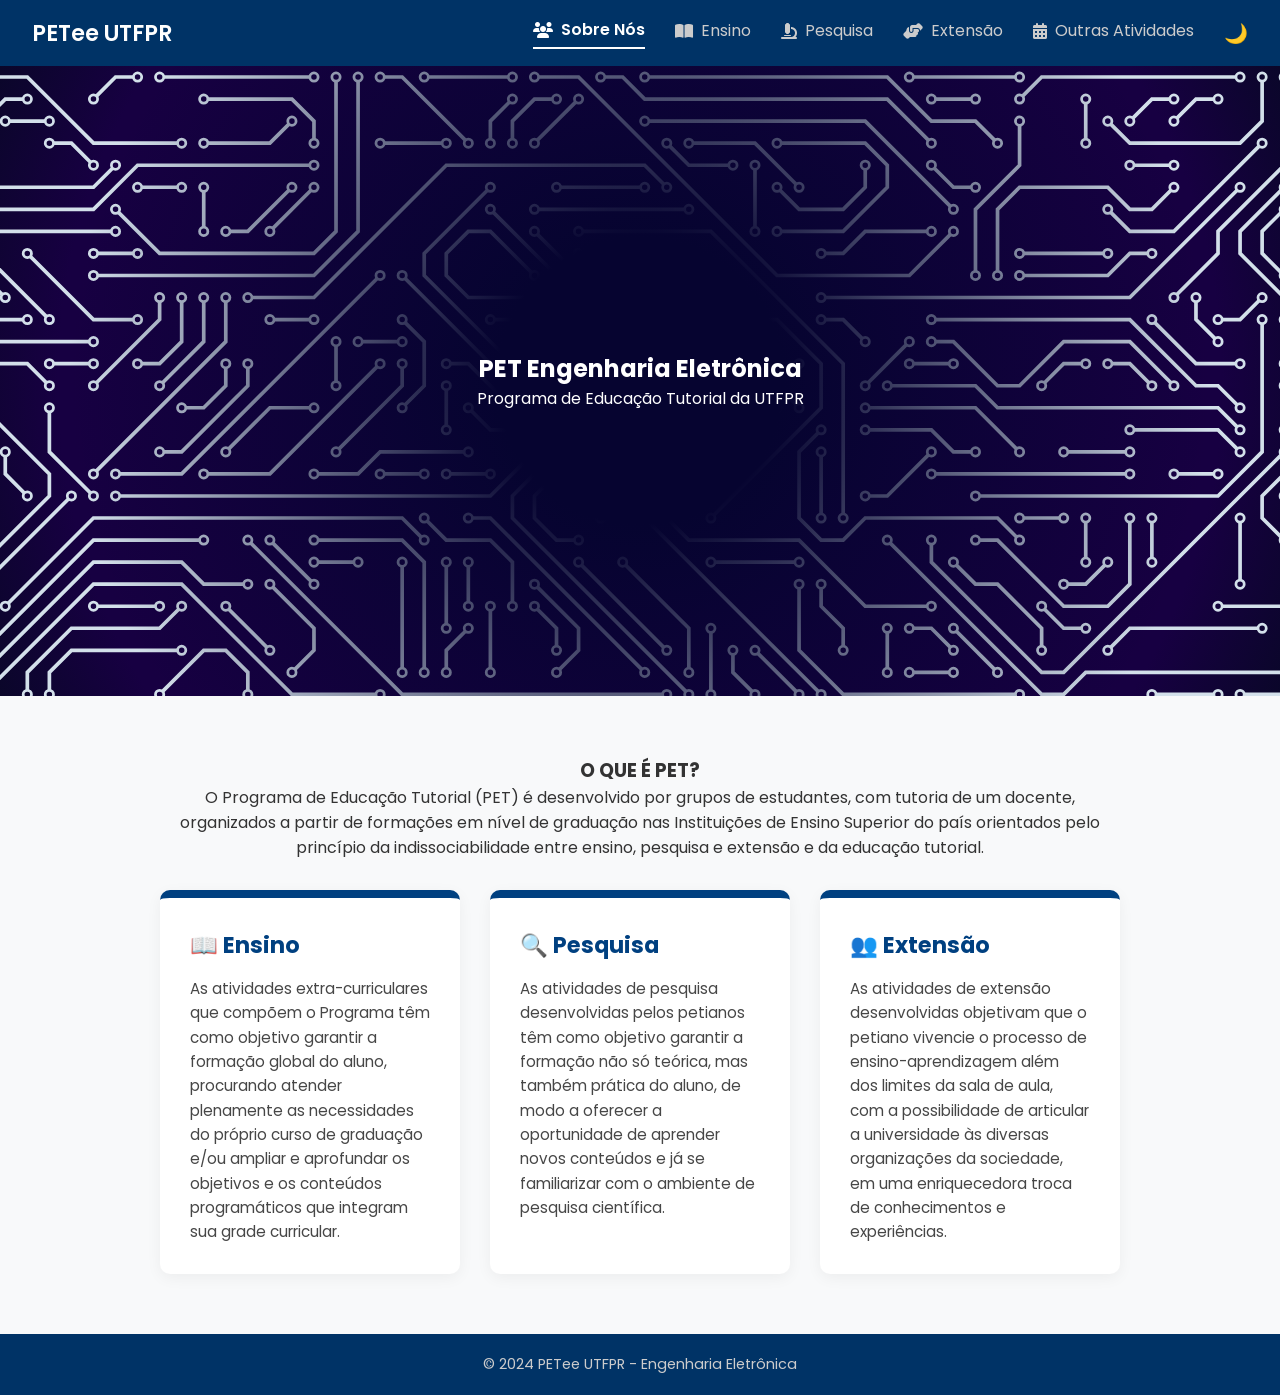
==== index.html @ d722d003 "Update index.html" ====
<!DOCTYPE html>
<html lang="pt-BR">
<head>
  <meta charset="UTF-8">
  <meta name="viewport" content="width=device-width, initial-scale=1.0">
  <title>PETee UTFPR - Engenharia Eletrônica</title>
  <link href="https://fonts.googleapis.com/css2?family=Poppins:wght@300;400;600&display=swap" rel="stylesheet">
  <link rel="stylesheet" href="style.css">
  <link rel="stylesheet" href="https://cdnjs.cloudflare.com/ajax/libs/font-awesome/6.4.0/css/all.min.css">
  <link rel="icon" type="image/png" href="img/icone_petee.png">
</head>
<body>
  
  <header>
    
    <a href="index.html" class="logo">PETee UTFPR</a>
    
    <nav>  
      <div class="nav-menu"> <button class="nav-btn active" data-tab="sobre">
            <i class="fas fa-users"></i> Sobre Nós
          </button>
      
          <button class="nav-btn" data-tab="ensino">
            <i class="fas fa-book-open"></i> Ensino
          </button>
          
          <button class="nav-btn" data-tab="pesquisa">
            <i class="fas fa-microscope"></i> Pesquisa
          </button>
          
          <button class="nav-btn" data-tab="extensao">
            <i class="fas fa-hands-helping"></i> Extensão
          </button>
          
          <button class="nav-btn" data-tab="outras">
            <i class="fas fa-calendar-alt"></i> Outras Atividades
          </button>
    
          <button id="theme-toggle" style="margin-left: 15px;">🌙</button> 
      </div>
    </nav>
    
  </header>

  <main>
    
    <section id="sobre" class="tab-content active-tab">
      
      <div class="hero">
        <div class="hero-content">
          <h1>PET Engenharia Eletrônica</h1>
          <p>Programa de Educação Tutorial da UTFPR</p>
        </div>
      </div>
      
      <div class="content-wrapper">
        <h3>O QUE É PET?</h3>
        <p class="description-text">
          O Programa de Educação Tutorial (PET) é desenvolvido por grupos de estudantes, com tutoria de um docente, organizados a partir de formações em nível de graduação nas Instituições de Ensino Superior do país orientados pelo princípio da indissociabilidade entre ensino, pesquisa e extensão e da educação tutorial.
        </p>

        <div class="card-container">
          <div class="card">
            <h4>📖 Ensino</h4>
            <p>As atividades extra-curriculares que compõem o Programa têm como objetivo garantir a formação global do aluno, procurando atender plenamente as necessidades do próprio curso de graduação e/ou ampliar e aprofundar os objetivos e os conteúdos programáticos que integram sua grade curricular.</p>
          </div>
          <div class="card">
            <h4>🔍 Pesquisa</h4>
            <p>As atividades de pesquisa desenvolvidas pelos petianos têm como objetivo garantir a formação não só teórica, mas também prática do aluno, de modo a oferecer a oportunidade de aprender novos conteúdos e já se familiarizar com o ambiente de pesquisa científica.</p>
          </div>
          <div class="card">
            <h4>👥 Extensão</h4>
            <p>As atividades de extensão desenvolvidas objetivam que o petiano vivencie o processo de ensino-aprendizagem além dos limites da sala de aula, com a possibilidade de articular a universidade às diversas organizações da sociedade, em uma enriquecedora troca de conhecimentos e experiências.</p>
          </div>
        </div>
      </div>
    </section>

    <section id="ensino" class="tab-content">
      <h2>Projetos de Ensino</h2>
      <p style="margin-bottom: 30px;">Confira as atividades desenvolvidas pelo grupo.</p>
    
      <div class="projects-container">
        <a href="projeto-arduino.html" class="project-card">
      
        <div class="project-img-wrapper">
          <img src="img/ensino_01.png" alt="Imagem do Projeto"> 
        </div>
        
        <div class="project-info">
          <h3>OFICINA DE ARDUINO</h3>
          <p class="description">Clique para ver todos os detalhes deste projeto.</p>
          <p class="authors"><strong>AUTORES:</strong> EQUIPE PET</p>
        </div>
        </a>
        
        <div class="project-card">
          <div class="project-img-wrapper">
            <img src="https://via.placeholder.com/300x200" alt="Imagem do Projeto">
          </div>
          <div class="project-info">
            <h3>OFICINA DE ARDUINO</h3>
            <p class="description">
              Curso introdutório de eletrônica e programação para calouros, visando o desenvolvimento de lógica e prática laboratorial.
            </p>
            <p class="authors"><strong>AUTORES:</strong> EQUIPE PET</p>
          </div>
        </div>
    
      </div>
    </section>

    <section id="pesquisa" class="tab-content">
      <h2>Projetos de Pesquisa</h2>
      <p>Conteúdo em breve...</p>
    </section>

    <section id="extensao" class="tab-content">
      <h2>Projetos de Extensão</h2>
      <p>Conteúdo em breve...</p>
    </section>

    <section id="outras" class="tab-content">
      <h2>Outras Atividades</h2>
      <p>Conteúdo em breve...</p>
    </section>

  </main>

  <footer>
    <p>&copy; 2024 PETee UTFPR - Engenharia Eletrônica</p>
  </footer>

  <script src="script.js"></script>
</body>
</html>
---- style.css ----
/* =========================================
   VARIAVEIS E TEMA (Azul PET)
   ========================================= */
:root {
  --primary-color: #004080; /* Azul Escuro Institucional */
  --secondary-color: #0056b3; /* Azul mais claro para hover */
  --bg-color: #f8f9fa;
  --text-color: #333;
  --header-bg: #003366; /* Cabeçalho Azul Escuro */
  --card-bg: white;
}

/* Dark Mode */
.dark-mode {
  --bg-color: #121212;
  --text-color: #e0e0e0;
  --header-bg: #1f1f1f;
  --card-bg: #2c2c2c;
  --primary-color: #4da3ff; /* Azul mais brilhante para o escuro */
}

/* =========================================
   RESET E BASE
   ========================================= */
* {
  margin: 0;
  padding: 0;
  box-sizing: border-box;
}

body {
  font-family: 'Poppins', sans-serif;
  background-color: var(--bg-color);
  color: var(--text-color);
  transition: background 0.3s, color 0.3s;
  display: flex;
  flex-direction: column;
  min-height: 100vh;
}

/* =========================================
   HEADER E NAVEGAÇÃO
   ========================================= */
header {
  background: var(--header-bg);
  color: white;
  padding: 1rem 2rem;
  display: flex;
  justify-content: space-between;
  align-items: center;
  box-shadow: 0 4px 10px rgba(0,0,0,0.1);
}

.logo {
  font-weight: 600;
  font-size: 1.4rem;
}

nav {
  display: flex;
  align-items: center; 
  gap: 5px; 
}

/* Botões do Menu (Abas) */
.nav-btn {
  background: transparent;
  border: none;
  color: #ccc;
  font-family: 'Poppins', sans-serif;
  font-size: 1rem;
  cursor: pointer;
  margin-left: 15px;
  padding-bottom: 5px;
  transition: all 0.3s;
  display: flex;
  align-items: center;
  gap: 8px; /* Distância entre o ícone e a palavra */
}

.nav-btn:hover {
  color: white;
}

/* Estilo do botão ativo (aba selecionada) */
.nav-btn.active {
  color: white;
  border-bottom: 2px solid white;
  font-weight: 600;
}

nav, .nav-menu {
  display: flex;       
  align-items: center; /* Centraliza verticalmente (para o logo não ficar torto em relação aos botões) */
  gap: 15px;           /* Dá um espaço saudável entre os botões */
}

#theme-toggle {
  background: none;
  border: none;
  font-size: 1.2rem;
  cursor: pointer;
}

/* =========================================
   LÓGICA DAS ABAS
   ========================================= */

.logo {
  font-weight: 600;
  font-size: 1.4rem;
  /* Novas propriedades */
  text-decoration: none;
  color: white; /* Ou use var(--text-color) se quiser que mude no tema */
  cursor: pointer;
}

.tab-content {
  display: none; /* Esconde tudo por padrão */
  padding: 0;
  text-align: center;
  animation: fadeIn 0.5s;
}

.active-tab {
  display: block; /* Mostra só quem tem essa classe */
}

@keyframes fadeIn {
  from { opacity: 0; transform: translateY(10px); }
  to { opacity: 1; transform: translateY(0); }
}

/* =========================================
   HERO SECTION (Títulos)
   ========================================= */
.hero {
  height: 70vh; /* Mantém a altura proporcional ao monitor */
  width: 100%;
  display: flex;
  justify-content: center;
  align-items: center;
  color: white; /* Garante que o título do PET seja legível */
  text-align: center;

  /* O radial-gradient cria uma mancha escura no centro (a área segura) */
  /* O url() traz o seu circuito que fica por baixo dessa mancha */
  background-image: 
    radial-gradient(circle, rgba(6, 4, 48, 1) 20%, rgba(6, 4, 48, 0) 80%), 
    url("data:image/svg+xml,%3csvg xmlns='http://www.w3.org/2000/svg' version='1.1' xmlns:xlink='http://www.w3.org/1999/xlink' xmlns:svgjs='http://svgjs.dev/svgjs' width='1920' height='800' preserveAspectRatio='none' viewBox='0 0 1920 800'%3e%3cg mask='url(%26quot%3b%23SvgjsMask3802%26quot%3b)' fill='none'%3e%3crect width='1920' height='800' x='0' y='0' fill='url(%26quot%3b%23SvgjsRadialGradient3803%26quot%3b)'%3e%3c/rect%3e%3cg mask='url(%26quot%3b%23SvgjsMask3804%26quot%3b)'%3e%3cpath d='M294 546L770 546L826 490' stroke-width='4.67' stroke='rgba(211%2c 224%2c 234%2c 1)'%3e%3c/path%3e%3cpath d='M287 546 a7 7 0 1 0 14 0 a7 7 0 1 0 -14 0zM819 490 a7 7 0 1 0 14 0 a7 7 0 1 0 -14 0z' fill='rgba(211%2c 224%2c 234%2c 1)'%3e%3c/path%3e%3cpath d='M1806 70L1806 238L1918 350L1918 602' stroke-width='4.67' stroke='rgba(211%2c 224%2c 234%2c 1)'%3e%3c/path%3e%3cpath d='M1799 70 a7 7 0 1 0 14 0 a7 7 0 1 0 -14 0zM1911 602 a7 7 0 1 0 14 0 a7 7 0 1 0 -14 0z' fill='rgba(211%2c 224%2c 234%2c 1)'%3e%3c/path%3e%3cpath d='M154 686L266 574L658 574L686 602' stroke-width='4.67' stroke='rgba(211%2c 224%2c 234%2c 1)'%3e%3c/path%3e%3cpath d='M147 686 a7 7 0 1 0 14 0 a7 7 0 1 0 -14 0zM679 602 a7 7 0 1 0 14 0 a7 7 0 1 0 -14 0z' fill='rgba(211%2c 224%2c 234%2c 1)'%3e%3c/path%3e%3cpath d='M1190 294L1582 294L1722 154' stroke-width='4.67' stroke='rgba(211%2c 224%2c 234%2c 1)'%3e%3c/path%3e%3cpath d='M1183 294 a7 7 0 1 0 14 0 a7 7 0 1 0 -14 0zM1715 154 a7 7 0 1 0 14 0 a7 7 0 1 0 -14 0z' fill='rgba(211%2c 224%2c 234%2c 1)'%3e%3c/path%3e%3cpath d='M462 602L658 798L994 798' stroke-width='4.67' stroke='rgba(211%2c 224%2c 234%2c 1)'%3e%3c/path%3e%3cpath d='M455 602 a7 7 0 1 0 14 0 a7 7 0 1 0 -14 0zM987 798 a7 7 0 1 0 14 0 a7 7 0 1 0 -14 0z' fill='rgba(211%2c 224%2c 234%2c 1)'%3e%3c/path%3e%3cpath d='M1190 798L658 266' stroke-width='4.67' stroke='rgba(211%2c 224%2c 234%2c 1)'%3e%3c/path%3e%3cpath d='M1183 798 a7 7 0 1 0 14 0 a7 7 0 1 0 -14 0zM651 266 a7 7 0 1 0 14 0 a7 7 0 1 0 -14 0z' fill='rgba(211%2c 224%2c 234%2c 1)'%3e%3c/path%3e%3cpath d='M1330 686L1246 686L1162 602L1022 602L966 546L966 378' stroke-width='4.67' stroke='rgba(211%2c 224%2c 234%2c 1)'%3e%3c/path%3e%3cpath d='M1323 686 a7 7 0 1 0 14 0 a7 7 0 1 0 -14 0zM959 378 a7 7 0 1 0 14 0 a7 7 0 1 0 -14 0z' fill='rgba(211%2c 224%2c 234%2c 1)'%3e%3c/path%3e%3cpath d='M1750 322L1750 490L1694 546L1386 546' stroke-width='4.67' stroke='rgba(211%2c 224%2c 234%2c 1)'%3e%3c/path%3e%3cpath d='M1743 322 a7 7 0 1 0 14 0 a7 7 0 1 0 -14 0zM1379 546 a7 7 0 1 0 14 0 a7 7 0 1 0 -14 0z' fill='rgba(211%2c 224%2c 234%2c 1)'%3e%3c/path%3e%3cpath d='M1638 294L1694 238L1694 210L1778 126L1778 14' stroke-width='4.67' stroke='rgba(211%2c 224%2c 234%2c 1)'%3e%3c/path%3e%3cpath d='M1631 294 a7 7 0 1 0 14 0 a7 7 0 1 0 -14 0zM1771 14 a7 7 0 1 0 14 0 a7 7 0 1 0 -14 0z' fill='rgba(211%2c 224%2c 234%2c 1)'%3e%3c/path%3e%3cpath d='M1890 406L1722 238L1722 210L1778 154' stroke-width='4.67' stroke='rgba(211%2c 224%2c 234%2c 1)'%3e%3c/path%3e%3cpath d='M1883 406 a7 7 0 1 0 14 0 a7 7 0 1 0 -14 0zM1771 154 a7 7 0 1 0 14 0 a7 7 0 1 0 -14 0z' fill='rgba(211%2c 224%2c 234%2c 1)'%3e%3c/path%3e%3cpath d='M546 602L658 602L686 630L686 770' stroke-width='4.67' stroke='rgba(211%2c 224%2c 234%2c 1)'%3e%3c/path%3e%3cpath d='M539 602 a7 7 0 1 0 14 0 a7 7 0 1 0 -14 0zM679 770 a7 7 0 1 0 14 0 a7 7 0 1 0 -14 0z' fill='rgba(211%2c 224%2c 234%2c 1)'%3e%3c/path%3e%3cpath d='M882 210L1050 210L1218 378L1218 574' stroke-width='4.67' stroke='rgba(211%2c 224%2c 234%2c 1)'%3e%3c/path%3e%3cpath d='M875 210 a7 7 0 1 0 14 0 a7 7 0 1 0 -14 0zM1211 574 a7 7 0 1 0 14 0 a7 7 0 1 0 -14 0z' fill='rgba(211%2c 224%2c 234%2c 1)'%3e%3c/path%3e%3cpath d='M1358 210L1302 266L1134 266L882 14L826 14' stroke-width='4.67' stroke='rgba(211%2c 224%2c 234%2c 1)'%3e%3c/path%3e%3cpath d='M1351 210 a7 7 0 1 0 14 0 a7 7 0 1 0 -14 0zM819 14 a7 7 0 1 0 14 0 a7 7 0 1 0 -14 0z' fill='rgba(211%2c 224%2c 234%2c 1)'%3e%3c/path%3e%3cpath d='M406 602L266 602L70 798L42 798L14 770L14 630' stroke-width='4.67' stroke='rgba(211%2c 224%2c 234%2c 1)'%3e%3c/path%3e%3cpath d='M399 602 a7 7 0 1 0 14 0 a7 7 0 1 0 -14 0zM7 630 a7 7 0 1 0 14 0 a7 7 0 1 0 -14 0z' fill='rgba(211%2c 224%2c 234%2c 1)'%3e%3c/path%3e%3cpath d='M1554 70L1582 98L1722 98L1750 70L1750 14' stroke-width='4.67' stroke='rgba(211%2c 224%2c 234%2c 1)'%3e%3c/path%3e%3cpath d='M1547 70 a7 7 0 1 0 14 0 a7 7 0 1 0 -14 0zM1743 14 a7 7 0 1 0 14 0 a7 7 0 1 0 -14 0z' fill='rgba(211%2c 224%2c 234%2c 1)'%3e%3c/path%3e%3cpath d='M1442 490L1386 434L1246 434' stroke-width='4.67' stroke='rgba(211%2c 224%2c 234%2c 1)'%3e%3c/path%3e%3cpath d='M1435 490 a7 7 0 1 0 14 0 a7 7 0 1 0 -14 0zM1239 434 a7 7 0 1 0 14 0 a7 7 0 1 0 -14 0z' fill='rgba(211%2c 224%2c 234%2c 1)'%3e%3c/path%3e%3cpath d='M602 14L602 210L546 266L266 266' stroke-width='4.67' stroke='rgba(211%2c 224%2c 234%2c 1)'%3e%3c/path%3e%3cpath d='M595 14 a7 7 0 1 0 14 0 a7 7 0 1 0 -14 0zM259 266 a7 7 0 1 0 14 0 a7 7 0 1 0 -14 0z' fill='rgba(211%2c 224%2c 234%2c 1)'%3e%3c/path%3e%3cpath d='M1330 98L1274 42L966 42L938 14L910 14' stroke-width='4.67' stroke='rgba(211%2c 224%2c 234%2c 1)'%3e%3c/path%3e%3cpath d='M1323 98 a7 7 0 1 0 14 0 a7 7 0 1 0 -14 0zM903 14 a7 7 0 1 0 14 0 a7 7 0 1 0 -14 0z' fill='rgba(211%2c 224%2c 234%2c 1)'%3e%3c/path%3e%3cpath d='M1414 98L1386 70L1330 70L1274 14L966 14' stroke-width='4.67' stroke='rgba(211%2c 224%2c 234%2c 1)'%3e%3c/path%3e%3cpath d='M1407 98 a7 7 0 1 0 14 0 a7 7 0 1 0 -14 0zM959 14 a7 7 0 1 0 14 0 a7 7 0 1 0 -14 0z' fill='rgba(211%2c 224%2c 234%2c 1)'%3e%3c/path%3e%3cpath d='M378 98L266 98L182 14L126 14L14 126L14 294' stroke-width='4.67' stroke='rgba(211%2c 224%2c 234%2c 1)'%3e%3c/path%3e%3cpath d='M371 98 a7 7 0 1 0 14 0 a7 7 0 1 0 -14 0zM7 294 a7 7 0 1 0 14 0 a7 7 0 1 0 -14 0z' fill='rgba(211%2c 224%2c 234%2c 1)'%3e%3c/path%3e%3cpath d='M770 154L686 238L686 266L938 518' stroke-width='4.67' stroke='rgba(211%2c 224%2c 234%2c 1)'%3e%3c/path%3e%3cpath d='M763 154 a7 7 0 1 0 14 0 a7 7 0 1 0 -14 0zM931 518 a7 7 0 1 0 14 0 a7 7 0 1 0 -14 0z' fill='rgba(211%2c 224%2c 234%2c 1)'%3e%3c/path%3e%3cpath d='M854 294L910 350L994 350L1022 322L1134 322L1190 378L1190 434L1050 574' stroke-width='4.67' stroke='rgba(211%2c 224%2c 234%2c 1)'%3e%3c/path%3e%3cpath d='M847 294 a7 7 0 1 0 14 0 a7 7 0 1 0 -14 0zM1043 574 a7 7 0 1 0 14 0 a7 7 0 1 0 -14 0z' fill='rgba(211%2c 224%2c 234%2c 1)'%3e%3c/path%3e%3cpath d='M1302 350L1246 406' stroke-width='4.67' stroke='rgba(211%2c 224%2c 234%2c 1)'%3e%3c/path%3e%3cpath d='M1295 350 a7 7 0 1 0 14 0 a7 7 0 1 0 -14 0zM1239 406 a7 7 0 1 0 14 0 a7 7 0 1 0 -14 0z' fill='rgba(211%2c 224%2c 234%2c 1)'%3e%3c/path%3e%3cpath d='M462 294L546 294L714 126L966 126L994 154' stroke-width='4.67' stroke='rgba(211%2c 224%2c 234%2c 1)'%3e%3c/path%3e%3cpath d='M455 294 a7 7 0 1 0 14 0 a7 7 0 1 0 -14 0zM987 154 a7 7 0 1 0 14 0 a7 7 0 1 0 -14 0z' fill='rgba(211%2c 224%2c 234%2c 1)'%3e%3c/path%3e%3cpath d='M1022 798L798 574L798 546L854 490' stroke-width='4.67' stroke='rgba(211%2c 224%2c 234%2c 1)'%3e%3c/path%3e%3cpath d='M1015 798 a7 7 0 1 0 14 0 a7 7 0 1 0 -14 0zM847 490 a7 7 0 1 0 14 0 a7 7 0 1 0 -14 0z' fill='rgba(211%2c 224%2c 234%2c 1)'%3e%3c/path%3e%3cpath d='M42 70L14 42L14 14' stroke-width='4.67' stroke='rgba(211%2c 224%2c 234%2c 1)'%3e%3c/path%3e%3cpath d='M35 70 a7 7 0 1 0 14 0 a7 7 0 1 0 -14 0zM7 14 a7 7 0 1 0 14 0 a7 7 0 1 0 -14 0z' fill='rgba(211%2c 224%2c 234%2c 1)'%3e%3c/path%3e%3cpath d='M1050 714L1050 798' stroke-width='4.67' stroke='rgba(211%2c 224%2c 234%2c 1)'%3e%3c/path%3e%3cpath d='M1043 714 a7 7 0 1 0 14 0 a7 7 0 1 0 -14 0zM1043 798 a7 7 0 1 0 14 0 a7 7 0 1 0 -14 0z' fill='rgba(211%2c 224%2c 234%2c 1)'%3e%3c/path%3e%3cpath d='M742 574L770 574L966 770' stroke-width='4.67' stroke='rgba(211%2c 224%2c 234%2c 1)'%3e%3c/path%3e%3cpath d='M735 574 a7 7 0 1 0 14 0 a7 7 0 1 0 -14 0zM959 770 a7 7 0 1 0 14 0 a7 7 0 1 0 -14 0z' fill='rgba(211%2c 224%2c 234%2c 1)'%3e%3c/path%3e%3cpath d='M266 518L434 350L434 294' stroke-width='4.67' stroke='rgba(211%2c 224%2c 234%2c 1)'%3e%3c/path%3e%3cpath d='M259 518 a7 7 0 1 0 14 0 a7 7 0 1 0 -14 0zM427 294 a7 7 0 1 0 14 0 a7 7 0 1 0 -14 0z' fill='rgba(211%2c 224%2c 234%2c 1)'%3e%3c/path%3e%3cpath d='M294 182L350 238L546 238L574 210L574 14' stroke-width='4.67' stroke='rgba(211%2c 224%2c 234%2c 1)'%3e%3c/path%3e%3cpath d='M287 182 a7 7 0 1 0 14 0 a7 7 0 1 0 -14 0zM567 14 a7 7 0 1 0 14 0 a7 7 0 1 0 -14 0z' fill='rgba(211%2c 224%2c 234%2c 1)'%3e%3c/path%3e%3cpath d='M350 406L406 350L406 294' stroke-width='4.67' stroke='rgba(211%2c 224%2c 234%2c 1)'%3e%3c/path%3e%3cpath d='M343 406 a7 7 0 1 0 14 0 a7 7 0 1 0 -14 0zM399 294 a7 7 0 1 0 14 0 a7 7 0 1 0 -14 0z' fill='rgba(211%2c 224%2c 234%2c 1)'%3e%3c/path%3e%3cpath d='M1358 182L1246 70L966 70' stroke-width='4.67' stroke='rgba(211%2c 224%2c 234%2c 1)'%3e%3c/path%3e%3cpath d='M1351 182 a7 7 0 1 0 14 0 a7 7 0 1 0 -14 0zM959 70 a7 7 0 1 0 14 0 a7 7 0 1 0 -14 0z' fill='rgba(211%2c 224%2c 234%2c 1)'%3e%3c/path%3e%3cpath d='M1554 182L1582 210L1638 210L1750 98' stroke-width='4.67' stroke='rgba(211%2c 224%2c 234%2c 1)'%3e%3c/path%3e%3cpath d='M1547 182 a7 7 0 1 0 14 0 a7 7 0 1 0 -14 0zM1743 98 a7 7 0 1 0 14 0 a7 7 0 1 0 -14 0z' fill='rgba(211%2c 224%2c 234%2c 1)'%3e%3c/path%3e%3cpath d='M714 378L742 378L826 462' stroke-width='4.67' stroke='rgba(211%2c 224%2c 234%2c 1)'%3e%3c/path%3e%3cpath d='M707 378 a7 7 0 1 0 14 0 a7 7 0 1 0 -14 0zM819 462 a7 7 0 1 0 14 0 a7 7 0 1 0 -14 0z' fill='rgba(211%2c 224%2c 234%2c 1)'%3e%3c/path%3e%3cpath d='M1806 770L1526 770L1498 798L1470 798L1274 602' stroke-width='4.67' stroke='rgba(211%2c 224%2c 234%2c 1)'%3e%3c/path%3e%3cpath d='M1799 770 a7 7 0 1 0 14 0 a7 7 0 1 0 -14 0zM1267 602 a7 7 0 1 0 14 0 a7 7 0 1 0 -14 0z' fill='rgba(211%2c 224%2c 234%2c 1)'%3e%3c/path%3e%3cpath d='M630 266L378 518L294 518' stroke-width='4.67' stroke='rgba(211%2c 224%2c 234%2c 1)'%3e%3c/path%3e%3cpath d='M623 266 a7 7 0 1 0 14 0 a7 7 0 1 0 -14 0zM287 518 a7 7 0 1 0 14 0 a7 7 0 1 0 -14 0z' fill='rgba(211%2c 224%2c 234%2c 1)'%3e%3c/path%3e%3cpath d='M1526 630L1526 574' stroke-width='4.67' stroke='rgba(211%2c 224%2c 234%2c 1)'%3e%3c/path%3e%3cpath d='M1519 630 a7 7 0 1 0 14 0 a7 7 0 1 0 -14 0zM1519 574 a7 7 0 1 0 14 0 a7 7 0 1 0 -14 0z' fill='rgba(211%2c 224%2c 234%2c 1)'%3e%3c/path%3e%3cpath d='M630 378L490 518L406 518' stroke-width='4.67' stroke='rgba(211%2c 224%2c 234%2c 1)'%3e%3c/path%3e%3cpath d='M623 378 a7 7 0 1 0 14 0 a7 7 0 1 0 -14 0zM399 518 a7 7 0 1 0 14 0 a7 7 0 1 0 -14 0z' fill='rgba(211%2c 224%2c 234%2c 1)'%3e%3c/path%3e%3cpath d='M1722 462L1694 434L1414 434L1386 406L1274 406' stroke-width='4.67' stroke='rgba(211%2c 224%2c 234%2c 1)'%3e%3c/path%3e%3cpath d='M1715 462 a7 7 0 1 0 14 0 a7 7 0 1 0 -14 0zM1267 406 a7 7 0 1 0 14 0 a7 7 0 1 0 -14 0z' fill='rgba(211%2c 224%2c 234%2c 1)'%3e%3c/path%3e%3cpath d='M1078 294L1022 238L966 238L910 294L882 294L770 182' stroke-width='4.67' stroke='rgba(211%2c 224%2c 234%2c 1)'%3e%3c/path%3e%3cpath d='M1071 294 a7 7 0 1 0 14 0 a7 7 0 1 0 -14 0zM763 182 a7 7 0 1 0 14 0 a7 7 0 1 0 -14 0z' fill='rgba(211%2c 224%2c 234%2c 1)'%3e%3c/path%3e%3cpath d='M322 378L350 378L378 350L378 294' stroke-width='4.67' stroke='rgba(211%2c 224%2c 234%2c 1)'%3e%3c/path%3e%3cpath d='M315 378 a7 7 0 1 0 14 0 a7 7 0 1 0 -14 0zM371 294 a7 7 0 1 0 14 0 a7 7 0 1 0 -14 0z' fill='rgba(211%2c 224%2c 234%2c 1)'%3e%3c/path%3e%3cpath d='M1694 322L1722 322L1750 294' stroke-width='4.67' stroke='rgba(211%2c 224%2c 234%2c 1)'%3e%3c/path%3e%3cpath d='M1687 322 a7 7 0 1 0 14 0 a7 7 0 1 0 -14 0zM1743 294 a7 7 0 1 0 14 0 a7 7 0 1 0 -14 0z' fill='rgba(211%2c 224%2c 234%2c 1)'%3e%3c/path%3e%3cpath d='M1918 798L1806 686L1806 630L1890 546L1890 462L1778 350L1778 322' stroke-width='4.67' stroke='rgba(211%2c 224%2c 234%2c 1)'%3e%3c/path%3e%3cpath d='M1911 798 a7 7 0 1 0 14 0 a7 7 0 1 0 -14 0zM1771 322 a7 7 0 1 0 14 0 a7 7 0 1 0 -14 0z' fill='rgba(211%2c 224%2c 234%2c 1)'%3e%3c/path%3e%3cpath d='M1442 42L1470 14L1722 14' stroke-width='4.67' stroke='rgba(211%2c 224%2c 234%2c 1)'%3e%3c/path%3e%3cpath d='M1435 42 a7 7 0 1 0 14 0 a7 7 0 1 0 -14 0zM1715 14 a7 7 0 1 0 14 0 a7 7 0 1 0 -14 0z' fill='rgba(211%2c 224%2c 234%2c 1)'%3e%3c/path%3e%3cpath d='M1330 322L1582 322L1666 406L1694 406L1722 434' stroke-width='4.67' stroke='rgba(211%2c 224%2c 234%2c 1)'%3e%3c/path%3e%3cpath d='M1323 322 a7 7 0 1 0 14 0 a7 7 0 1 0 -14 0zM1715 434 a7 7 0 1 0 14 0 a7 7 0 1 0 -14 0z' fill='rgba(211%2c 224%2c 234%2c 1)'%3e%3c/path%3e%3cpath d='M42 266L42 238L98 182L266 182L322 126L546 126' stroke-width='4.67' stroke='rgba(211%2c 224%2c 234%2c 1)'%3e%3c/path%3e%3cpath d='M35 266 a7 7 0 1 0 14 0 a7 7 0 1 0 -14 0zM539 126 a7 7 0 1 0 14 0 a7 7 0 1 0 -14 0z' fill='rgba(211%2c 224%2c 234%2c 1)'%3e%3c/path%3e%3cpath d='M1022 294L994 322L910 322' stroke-width='4.67' stroke='rgba(211%2c 224%2c 234%2c 1)'%3e%3c/path%3e%3cpath d='M1015 294 a7 7 0 1 0 14 0 a7 7 0 1 0 -14 0zM903 322 a7 7 0 1 0 14 0 a7 7 0 1 0 -14 0z' fill='rgba(211%2c 224%2c 234%2c 1)'%3e%3c/path%3e%3cpath d='M1610 630L1610 574' stroke-width='4.67' stroke='rgba(211%2c 224%2c 234%2c 1)'%3e%3c/path%3e%3cpath d='M1603 630 a7 7 0 1 0 14 0 a7 7 0 1 0 -14 0zM1603 574 a7 7 0 1 0 14 0 a7 7 0 1 0 -14 0z' fill='rgba(211%2c 224%2c 234%2c 1)'%3e%3c/path%3e%3cpath d='M1526 98L1526 42' stroke-width='4.67' stroke='rgba(211%2c 224%2c 234%2c 1)'%3e%3c/path%3e%3cpath d='M1519 98 a7 7 0 1 0 14 0 a7 7 0 1 0 -14 0zM1519 42 a7 7 0 1 0 14 0 a7 7 0 1 0 -14 0z' fill='rgba(211%2c 224%2c 234%2c 1)'%3e%3c/path%3e%3cpath d='M294 126L266 154L70 154L42 182L42 210' stroke-width='4.67' stroke='rgba(211%2c 224%2c 234%2c 1)'%3e%3c/path%3e%3cpath d='M287 126 a7 7 0 1 0 14 0 a7 7 0 1 0 -14 0zM35 210 a7 7 0 1 0 14 0 a7 7 0 1 0 -14 0z' fill='rgba(211%2c 224%2c 234%2c 1)'%3e%3c/path%3e%3cpath d='M1442 602L1414 574L1246 574L1218 602L1190 602L1162 574L1162 490L1190 462' stroke-width='4.67' stroke='rgba(211%2c 224%2c 234%2c 1)'%3e%3c/path%3e%3cpath d='M1435 602 a7 7 0 1 0 14 0 a7 7 0 1 0 -14 0zM1183 462 a7 7 0 1 0 14 0 a7 7 0 1 0 -14 0z' fill='rgba(211%2c 224%2c 234%2c 1)'%3e%3c/path%3e%3cpath d='M826 266L770 210L742 210L714 238L714 266L742 294L826 294L938 406L938 490' stroke-width='4.67' stroke='rgba(211%2c 224%2c 234%2c 1)'%3e%3c/path%3e%3cpath d='M819 266 a7 7 0 1 0 14 0 a7 7 0 1 0 -14 0zM931 490 a7 7 0 1 0 14 0 a7 7 0 1 0 -14 0z' fill='rgba(211%2c 224%2c 234%2c 1)'%3e%3c/path%3e%3cpath d='M1442 70L1442 126L1386 182L1386 266' stroke-width='4.67' stroke='rgba(211%2c 224%2c 234%2c 1)'%3e%3c/path%3e%3cpath d='M1435 70 a7 7 0 1 0 14 0 a7 7 0 1 0 -14 0zM1379 266 a7 7 0 1 0 14 0 a7 7 0 1 0 -14 0z' fill='rgba(211%2c 224%2c 234%2c 1)'%3e%3c/path%3e%3cpath d='M1078 126L1022 126L994 98' stroke-width='4.67' stroke='rgba(211%2c 224%2c 234%2c 1)'%3e%3c/path%3e%3cpath d='M1071 126 a7 7 0 1 0 14 0 a7 7 0 1 0 -14 0zM987 98 a7 7 0 1 0 14 0 a7 7 0 1 0 -14 0z' fill='rgba(211%2c 224%2c 234%2c 1)'%3e%3c/path%3e%3cpath d='M994 266L966 266L938 294' stroke-width='4.67' stroke='rgba(211%2c 224%2c 234%2c 1)'%3e%3c/path%3e%3cpath d='M987 266 a7 7 0 1 0 14 0 a7 7 0 1 0 -14 0zM931 294 a7 7 0 1 0 14 0 a7 7 0 1 0 -14 0z' fill='rgba(211%2c 224%2c 234%2c 1)'%3e%3c/path%3e%3cpath d='M462 658L406 658L378 630L266 630L98 798' stroke-width='4.67' stroke='rgba(211%2c 224%2c 234%2c 1)'%3e%3c/path%3e%3cpath d='M455 658 a7 7 0 1 0 14 0 a7 7 0 1 0 -14 0zM91 798 a7 7 0 1 0 14 0 a7 7 0 1 0 -14 0z' fill='rgba(211%2c 224%2c 234%2c 1)'%3e%3c/path%3e%3cpath d='M1358 378L1302 378' stroke-width='4.67' stroke='rgba(211%2c 224%2c 234%2c 1)'%3e%3c/path%3e%3cpath d='M1351 378 a7 7 0 1 0 14 0 a7 7 0 1 0 -14 0zM1295 378 a7 7 0 1 0 14 0 a7 7 0 1 0 -14 0z' fill='rgba(211%2c 224%2c 234%2c 1)'%3e%3c/path%3e%3cpath d='M266 350L70 350L14 406L14 602L98 686' stroke-width='4.67' stroke='rgba(211%2c 224%2c 234%2c 1)'%3e%3c/path%3e%3cpath d='M259 350 a7 7 0 1 0 14 0 a7 7 0 1 0 -14 0zM91 686 a7 7 0 1 0 14 0 a7 7 0 1 0 -14 0z' fill='rgba(211%2c 224%2c 234%2c 1)'%3e%3c/path%3e%3cpath d='M126 798L266 658L378 658L518 798L630 798' stroke-width='4.67' stroke='rgba(211%2c 224%2c 234%2c 1)'%3e%3c/path%3e%3cpath d='M119 798 a7 7 0 1 0 14 0 a7 7 0 1 0 -14 0zM623 798 a7 7 0 1 0 14 0 a7 7 0 1 0 -14 0z' fill='rgba(211%2c 224%2c 234%2c 1)'%3e%3c/path%3e%3cpath d='M182 798L182 770L238 714L350 714L378 686' stroke-width='4.67' stroke='rgba(211%2c 224%2c 234%2c 1)'%3e%3c/path%3e%3cpath d='M175 798 a7 7 0 1 0 14 0 a7 7 0 1 0 -14 0zM371 686 a7 7 0 1 0 14 0 a7 7 0 1 0 -14 0z' fill='rgba(211%2c 224%2c 234%2c 1)'%3e%3c/path%3e%3cpath d='M1638 154L1610 182L1582 182L1554 154L1442 154L1414 182L1414 266' stroke-width='4.67' stroke='rgba(211%2c 224%2c 234%2c 1)'%3e%3c/path%3e%3cpath d='M1631 154 a7 7 0 1 0 14 0 a7 7 0 1 0 -14 0zM1407 266 a7 7 0 1 0 14 0 a7 7 0 1 0 -14 0z' fill='rgba(211%2c 224%2c 234%2c 1)'%3e%3c/path%3e%3cpath d='M742 98L658 14L630 14' stroke-width='4.67' stroke='rgba(211%2c 224%2c 234%2c 1)'%3e%3c/path%3e%3cpath d='M735 98 a7 7 0 1 0 14 0 a7 7 0 1 0 -14 0zM623 14 a7 7 0 1 0 14 0 a7 7 0 1 0 -14 0z' fill='rgba(211%2c 224%2c 234%2c 1)'%3e%3c/path%3e%3cpath d='M1778 490L1498 770L1470 770L1330 630L1330 602' stroke-width='4.67' stroke='rgba(211%2c 224%2c 234%2c 1)'%3e%3c/path%3e%3cpath d='M1771 490 a7 7 0 1 0 14 0 a7 7 0 1 0 -14 0zM1323 602 a7 7 0 1 0 14 0 a7 7 0 1 0 -14 0z' fill='rgba(211%2c 224%2c 234%2c 1)'%3e%3c/path%3e%3cpath d='M98 210L210 322' stroke-width='4.67' stroke='rgba(211%2c 224%2c 234%2c 1)'%3e%3c/path%3e%3cpath d='M91 210 a7 7 0 1 0 14 0 a7 7 0 1 0 -14 0zM203 322 a7 7 0 1 0 14 0 a7 7 0 1 0 -14 0z' fill='rgba(211%2c 224%2c 234%2c 1)'%3e%3c/path%3e%3cpath d='M210 406L182 378L70 378L42 406L42 602L126 686L126 714L70 770' stroke-width='4.67' stroke='rgba(211%2c 224%2c 234%2c 1)'%3e%3c/path%3e%3cpath d='M203 406 a7 7 0 1 0 14 0 a7 7 0 1 0 -14 0zM63 770 a7 7 0 1 0 14 0 a7 7 0 1 0 -14 0z' fill='rgba(211%2c 224%2c 234%2c 1)'%3e%3c/path%3e%3cpath d='M1162 658L1162 742L1218 798L1442 798' stroke-width='4.67' stroke='rgba(211%2c 224%2c 234%2c 1)'%3e%3c/path%3e%3cpath d='M1155 658 a7 7 0 1 0 14 0 a7 7 0 1 0 -14 0zM1435 798 a7 7 0 1 0 14 0 a7 7 0 1 0 -14 0z' fill='rgba(211%2c 224%2c 234%2c 1)'%3e%3c/path%3e%3cpath d='M294 210L126 210' stroke-width='4.67' stroke='rgba(211%2c 224%2c 234%2c 1)'%3e%3c/path%3e%3cpath d='M287 210 a7 7 0 1 0 14 0 a7 7 0 1 0 -14 0zM119 210 a7 7 0 1 0 14 0 a7 7 0 1 0 -14 0z' fill='rgba(211%2c 224%2c 234%2c 1)'%3e%3c/path%3e%3cpath d='M546 434L490 434L434 490' stroke-width='4.67' stroke='rgba(211%2c 224%2c 234%2c 1)'%3e%3c/path%3e%3cpath d='M539 434 a7 7 0 1 0 14 0 a7 7 0 1 0 -14 0zM427 490 a7 7 0 1 0 14 0 a7 7 0 1 0 -14 0z' fill='rgba(211%2c 224%2c 234%2c 1)'%3e%3c/path%3e%3cpath d='M826 322L770 322' stroke-width='4.67' stroke='rgba(211%2c 224%2c 234%2c 1)'%3e%3c/path%3e%3cpath d='M819 322 a7 7 0 1 0 14 0 a7 7 0 1 0 -14 0zM763 322 a7 7 0 1 0 14 0 a7 7 0 1 0 -14 0z' fill='rgba(211%2c 224%2c 234%2c 1)'%3e%3c/path%3e%3cpath d='M210 434L210 490L266 546' stroke-width='4.67' stroke='rgba(211%2c 224%2c 234%2c 1)'%3e%3c/path%3e%3cpath d='M203 434 a7 7 0 1 0 14 0 a7 7 0 1 0 -14 0zM259 546 a7 7 0 1 0 14 0 a7 7 0 1 0 -14 0z' fill='rgba(211%2c 224%2c 234%2c 1)'%3e%3c/path%3e%3cpath d='M882 602L854 602L826 574L826 546L854 518L882 518L910 546L910 574' stroke-width='4.67' stroke='rgba(211%2c 224%2c 234%2c 1)'%3e%3c/path%3e%3cpath d='M875 602 a7 7 0 1 0 14 0 a7 7 0 1 0 -14 0zM903 574 a7 7 0 1 0 14 0 a7 7 0 1 0 -14 0z' fill='rgba(211%2c 224%2c 234%2c 1)'%3e%3c/path%3e%3cpath d='M98 714L42 658' stroke-width='4.67' stroke='rgba(211%2c 224%2c 234%2c 1)'%3e%3c/path%3e%3cpath d='M91 714 a7 7 0 1 0 14 0 a7 7 0 1 0 -14 0zM35 658 a7 7 0 1 0 14 0 a7 7 0 1 0 -14 0z' fill='rgba(211%2c 224%2c 234%2c 1)'%3e%3c/path%3e%3cpath d='M126 658L238 546' stroke-width='4.67' stroke='rgba(211%2c 224%2c 234%2c 1)'%3e%3c/path%3e%3cpath d='M119 658 a7 7 0 1 0 14 0 a7 7 0 1 0 -14 0zM231 546 a7 7 0 1 0 14 0 a7 7 0 1 0 -14 0z' fill='rgba(211%2c 224%2c 234%2c 1)'%3e%3c/path%3e%3cpath d='M1386 602L1414 602L1498 686L1554 686L1582 658L1582 574' stroke-width='4.67' stroke='rgba(211%2c 224%2c 234%2c 1)'%3e%3c/path%3e%3cpath d='M1379 602 a7 7 0 1 0 14 0 a7 7 0 1 0 -14 0zM1575 574 a7 7 0 1 0 14 0 a7 7 0 1 0 -14 0z' fill='rgba(211%2c 224%2c 234%2c 1)'%3e%3c/path%3e%3cpath d='M742 714L714 742L714 770' stroke-width='4.67' stroke='rgba(211%2c 224%2c 234%2c 1)'%3e%3c/path%3e%3cpath d='M735 714 a7 7 0 1 0 14 0 a7 7 0 1 0 -14 0zM707 770 a7 7 0 1 0 14 0 a7 7 0 1 0 -14 0z' fill='rgba(211%2c 224%2c 234%2c 1)'%3e%3c/path%3e%3cpath d='M1106 434L1022 518L994 518' stroke-width='4.67' stroke='rgba(211%2c 224%2c 234%2c 1)'%3e%3c/path%3e%3cpath d='M1099 434 a7 7 0 1 0 14 0 a7 7 0 1 0 -14 0zM987 518 a7 7 0 1 0 14 0 a7 7 0 1 0 -14 0z' fill='rgba(211%2c 224%2c 234%2c 1)'%3e%3c/path%3e%3cpath d='M1582 462L1694 462L1722 490' stroke-width='4.67' stroke='rgba(211%2c 224%2c 234%2c 1)'%3e%3c/path%3e%3cpath d='M1575 462 a7 7 0 1 0 14 0 a7 7 0 1 0 -14 0zM1715 490 a7 7 0 1 0 14 0 a7 7 0 1 0 -14 0z' fill='rgba(211%2c 224%2c 234%2c 1)'%3e%3c/path%3e%3cpath d='M826 98L882 42' stroke-width='4.67' stroke='rgba(211%2c 224%2c 234%2c 1)'%3e%3c/path%3e%3cpath d='M819 98 a7 7 0 1 0 14 0 a7 7 0 1 0 -14 0zM875 42 a7 7 0 1 0 14 0 a7 7 0 1 0 -14 0z' fill='rgba(211%2c 224%2c 234%2c 1)'%3e%3c/path%3e%3cpath d='M406 42L518 42L546 70L546 98' stroke-width='4.67' stroke='rgba(211%2c 224%2c 234%2c 1)'%3e%3c/path%3e%3cpath d='M399 42 a7 7 0 1 0 14 0 a7 7 0 1 0 -14 0zM539 98 a7 7 0 1 0 14 0 a7 7 0 1 0 -14 0z' fill='rgba(211%2c 224%2c 234%2c 1)'%3e%3c/path%3e%3cpath d='M658 630L658 770' stroke-width='4.67' stroke='rgba(211%2c 224%2c 234%2c 1)'%3e%3c/path%3e%3cpath d='M651 630 a7 7 0 1 0 14 0 a7 7 0 1 0 -14 0zM651 770 a7 7 0 1 0 14 0 a7 7 0 1 0 -14 0z' fill='rgba(211%2c 224%2c 234%2c 1)'%3e%3c/path%3e%3cpath d='M350 14L546 14' stroke-width='4.67' stroke='rgba(211%2c 224%2c 234%2c 1)'%3e%3c/path%3e%3cpath d='M343 14 a7 7 0 1 0 14 0 a7 7 0 1 0 -14 0zM539 14 a7 7 0 1 0 14 0 a7 7 0 1 0 -14 0z' fill='rgba(211%2c 224%2c 234%2c 1)'%3e%3c/path%3e%3cpath d='M98 406L210 518L210 546L126 630L98 630L70 602L70 518L126 462' stroke-width='4.67' stroke='rgba(211%2c 224%2c 234%2c 1)'%3e%3c/path%3e%3cpath d='M91 406 a7 7 0 1 0 14 0 a7 7 0 1 0 -14 0zM119 462 a7 7 0 1 0 14 0 a7 7 0 1 0 -14 0z' fill='rgba(211%2c 224%2c 234%2c 1)'%3e%3c/path%3e%3cpath d='M1638 406L1582 350L1498 350L1442 406L1414 406L1358 350L1330 350' stroke-width='4.67' stroke='rgba(211%2c 224%2c 234%2c 1)'%3e%3c/path%3e%3cpath d='M1631 406 a7 7 0 1 0 14 0 a7 7 0 1 0 -14 0zM1323 350 a7 7 0 1 0 14 0 a7 7 0 1 0 -14 0z' fill='rgba(211%2c 224%2c 234%2c 1)'%3e%3c/path%3e%3cpath d='M1778 602L1750 574L1750 546L1806 490L1806 406L1778 378' stroke-width='4.67' stroke='rgba(211%2c 224%2c 234%2c 1)'%3e%3c/path%3e%3cpath d='M1771 602 a7 7 0 1 0 14 0 a7 7 0 1 0 -14 0zM1771 378 a7 7 0 1 0 14 0 a7 7 0 1 0 -14 0z' fill='rgba(211%2c 224%2c 234%2c 1)'%3e%3c/path%3e%3cpath d='M378 742L238 742L210 770L210 798' stroke-width='4.67' stroke='rgba(211%2c 224%2c 234%2c 1)'%3e%3c/path%3e%3cpath d='M371 742 a7 7 0 1 0 14 0 a7 7 0 1 0 -14 0zM203 798 a7 7 0 1 0 14 0 a7 7 0 1 0 -14 0z' fill='rgba(211%2c 224%2c 234%2c 1)'%3e%3c/path%3e%3cpath d='M1274 770L1274 714' stroke-width='4.67' stroke='rgba(211%2c 224%2c 234%2c 1)'%3e%3c/path%3e%3cpath d='M1267 770 a7 7 0 1 0 14 0 a7 7 0 1 0 -14 0zM1267 714 a7 7 0 1 0 14 0 a7 7 0 1 0 -14 0z' fill='rgba(211%2c 224%2c 234%2c 1)'%3e%3c/path%3e%3cpath d='M1834 154L1918 238L1918 322' stroke-width='4.67' stroke='rgba(211%2c 224%2c 234%2c 1)'%3e%3c/path%3e%3cpath d='M1827 154 a7 7 0 1 0 14 0 a7 7 0 1 0 -14 0zM1911 322 a7 7 0 1 0 14 0 a7 7 0 1 0 -14 0z' fill='rgba(211%2c 224%2c 234%2c 1)'%3e%3c/path%3e%3cpath d='M938 630L1022 714L1022 770' stroke-width='4.67' stroke='rgba(211%2c 224%2c 234%2c 1)'%3e%3c/path%3e%3cpath d='M931 630 a7 7 0 1 0 14 0 a7 7 0 1 0 -14 0zM1015 770 a7 7 0 1 0 14 0 a7 7 0 1 0 -14 0z' fill='rgba(211%2c 224%2c 234%2c 1)'%3e%3c/path%3e%3cpath d='M1470 686L1498 714L1526 714' stroke-width='4.67' stroke='rgba(211%2c 224%2c 234%2c 1)'%3e%3c/path%3e%3cpath d='M1463 686 a7 7 0 1 0 14 0 a7 7 0 1 0 -14 0zM1519 714 a7 7 0 1 0 14 0 a7 7 0 1 0 -14 0z' fill='rgba(211%2c 224%2c 234%2c 1)'%3e%3c/path%3e%3cpath d='M1022 434L1050 406L1134 406L1162 434' stroke-width='4.67' stroke='rgba(211%2c 224%2c 234%2c 1)'%3e%3c/path%3e%3cpath d='M1015 434 a7 7 0 1 0 14 0 a7 7 0 1 0 -14 0zM1155 434 a7 7 0 1 0 14 0 a7 7 0 1 0 -14 0z' fill='rgba(211%2c 224%2c 234%2c 1)'%3e%3c/path%3e%3cpath d='M882 630L994 742' stroke-width='4.67' stroke='rgba(211%2c 224%2c 234%2c 1)'%3e%3c/path%3e%3cpath d='M875 630 a7 7 0 1 0 14 0 a7 7 0 1 0 -14 0zM987 742 a7 7 0 1 0 14 0 a7 7 0 1 0 -14 0z' fill='rgba(211%2c 224%2c 234%2c 1)'%3e%3c/path%3e%3cpath d='M322 322L266 322L182 238' stroke-width='4.67' stroke='rgba(211%2c 224%2c 234%2c 1)'%3e%3c/path%3e%3cpath d='M315 322 a7 7 0 1 0 14 0 a7 7 0 1 0 -14 0zM175 238 a7 7 0 1 0 14 0 a7 7 0 1 0 -14 0z' fill='rgba(211%2c 224%2c 234%2c 1)'%3e%3c/path%3e%3cpath d='M1330 490L1274 546L1246 546' stroke-width='4.67' stroke='rgba(211%2c 224%2c 234%2c 1)'%3e%3c/path%3e%3cpath d='M1323 490 a7 7 0 1 0 14 0 a7 7 0 1 0 -14 0zM1239 546 a7 7 0 1 0 14 0 a7 7 0 1 0 -14 0z' fill='rgba(211%2c 224%2c 234%2c 1)'%3e%3c/path%3e%3cpath d='M1722 798L1890 798' stroke-width='4.67' stroke='rgba(211%2c 224%2c 234%2c 1)'%3e%3c/path%3e%3cpath d='M1715 798 a7 7 0 1 0 14 0 a7 7 0 1 0 -14 0zM1883 798 a7 7 0 1 0 14 0 a7 7 0 1 0 -14 0z' fill='rgba(211%2c 224%2c 234%2c 1)'%3e%3c/path%3e%3cpath d='M1162 154L1106 98L1022 98' stroke-width='4.67' stroke='rgba(211%2c 224%2c 234%2c 1)'%3e%3c/path%3e%3cpath d='M1155 154 a7 7 0 1 0 14 0 a7 7 0 1 0 -14 0zM1015 98 a7 7 0 1 0 14 0 a7 7 0 1 0 -14 0z' fill='rgba(211%2c 224%2c 234%2c 1)'%3e%3c/path%3e%3cpath d='M1834 546L1834 434' stroke-width='4.67' stroke='rgba(211%2c 224%2c 234%2c 1)'%3e%3c/path%3e%3cpath d='M1827 546 a7 7 0 1 0 14 0 a7 7 0 1 0 -14 0zM1827 434 a7 7 0 1 0 14 0 a7 7 0 1 0 -14 0z' fill='rgba(211%2c 224%2c 234%2c 1)'%3e%3c/path%3e%3cpath d='M1890 14L1890 70L1918 98L1918 210' stroke-width='4.67' stroke='rgba(211%2c 224%2c 234%2c 1)'%3e%3c/path%3e%3cpath d='M1883 14 a7 7 0 1 0 14 0 a7 7 0 1 0 -14 0zM1911 210 a7 7 0 1 0 14 0 a7 7 0 1 0 -14 0z' fill='rgba(211%2c 224%2c 234%2c 1)'%3e%3c/path%3e%3cpath d='M266 378L210 378' stroke-width='4.67' stroke='rgba(211%2c 224%2c 234%2c 1)'%3e%3c/path%3e%3cpath d='M259 378 a7 7 0 1 0 14 0 a7 7 0 1 0 -14 0zM203 378 a7 7 0 1 0 14 0 a7 7 0 1 0 -14 0z' fill='rgba(211%2c 224%2c 234%2c 1)'%3e%3c/path%3e%3cpath d='M406 154L406 210' stroke-width='4.67' stroke='rgba(211%2c 224%2c 234%2c 1)'%3e%3c/path%3e%3cpath d='M399 154 a7 7 0 1 0 14 0 a7 7 0 1 0 -14 0zM399 210 a7 7 0 1 0 14 0 a7 7 0 1 0 -14 0z' fill='rgba(211%2c 224%2c 234%2c 1)'%3e%3c/path%3e%3cpath d='M1134 210L1218 210L1274 154L1274 126L1246 98L1134 98' stroke-width='4.67' stroke='rgba(211%2c 224%2c 234%2c 1)'%3e%3c/path%3e%3cpath d='M1127 210 a7 7 0 1 0 14 0 a7 7 0 1 0 -14 0zM1127 98 a7 7 0 1 0 14 0 a7 7 0 1 0 -14 0z' fill='rgba(211%2c 224%2c 234%2c 1)'%3e%3c/path%3e%3cpath d='M98 322L182 322' stroke-width='4.67' stroke='rgba(211%2c 224%2c 234%2c 1)'%3e%3c/path%3e%3cpath d='M91 322 a7 7 0 1 0 14 0 a7 7 0 1 0 -14 0zM175 322 a7 7 0 1 0 14 0 a7 7 0 1 0 -14 0z' fill='rgba(211%2c 224%2c 234%2c 1)'%3e%3c/path%3e%3cpath d='M1834 14L1834 126L1890 182' stroke-width='4.67' stroke='rgba(211%2c 224%2c 234%2c 1)'%3e%3c/path%3e%3cpath d='M1827 14 a7 7 0 1 0 14 0 a7 7 0 1 0 -14 0zM1883 182 a7 7 0 1 0 14 0 a7 7 0 1 0 -14 0z' fill='rgba(211%2c 224%2c 234%2c 1)'%3e%3c/path%3e%3cpath d='M798 686L798 630L770 602L714 602L686 574' stroke-width='4.67' stroke='rgba(211%2c 224%2c 234%2c 1)'%3e%3c/path%3e%3cpath d='M791 686 a7 7 0 1 0 14 0 a7 7 0 1 0 -14 0zM679 574 a7 7 0 1 0 14 0 a7 7 0 1 0 -14 0z' fill='rgba(211%2c 224%2c 234%2c 1)'%3e%3c/path%3e%3cpath d='M1610 798L1694 798' stroke-width='4.67' stroke='rgba(211%2c 224%2c 234%2c 1)'%3e%3c/path%3e%3cpath d='M1603 798 a7 7 0 1 0 14 0 a7 7 0 1 0 -14 0zM1687 798 a7 7 0 1 0 14 0 a7 7 0 1 0 -14 0z' fill='rgba(211%2c 224%2c 234%2c 1)'%3e%3c/path%3e%3cpath d='M1918 714L1834 630' stroke-width='4.67' stroke='rgba(211%2c 224%2c 234%2c 1)'%3e%3c/path%3e%3cpath d='M1911 714 a7 7 0 1 0 14 0 a7 7 0 1 0 -14 0zM1827 630 a7 7 0 1 0 14 0 a7 7 0 1 0 -14 0z' fill='rgba(211%2c 224%2c 234%2c 1)'%3e%3c/path%3e%3cpath d='M1890 602L1918 630L1918 686' stroke-width='4.67' stroke='rgba(211%2c 224%2c 234%2c 1)'%3e%3c/path%3e%3cpath d='M1883 602 a7 7 0 1 0 14 0 a7 7 0 1 0 -14 0zM1911 686 a7 7 0 1 0 14 0 a7 7 0 1 0 -14 0z' fill='rgba(211%2c 224%2c 234%2c 1)'%3e%3c/path%3e%3cpath d='M798 42L770 70L770 98' stroke-width='4.67' stroke='rgba(211%2c 224%2c 234%2c 1)'%3e%3c/path%3e%3cpath d='M791 42 a7 7 0 1 0 14 0 a7 7 0 1 0 -14 0zM763 98 a7 7 0 1 0 14 0 a7 7 0 1 0 -14 0z' fill='rgba(211%2c 224%2c 234%2c 1)'%3e%3c/path%3e%3cpath d='M1638 42L1610 42L1582 70' stroke-width='4.67' stroke='rgba(211%2c 224%2c 234%2c 1)'%3e%3c/path%3e%3cpath d='M1631 42 a7 7 0 1 0 14 0 a7 7 0 1 0 -14 0zM1575 70 a7 7 0 1 0 14 0 a7 7 0 1 0 -14 0z' fill='rgba(211%2c 224%2c 234%2c 1)'%3e%3c/path%3e%3cpath d='M1722 658L1722 574' stroke-width='4.67' stroke='rgba(211%2c 224%2c 234%2c 1)'%3e%3c/path%3e%3cpath d='M1715 658 a7 7 0 1 0 14 0 a7 7 0 1 0 -14 0zM1715 574 a7 7 0 1 0 14 0 a7 7 0 1 0 -14 0z' fill='rgba(211%2c 224%2c 234%2c 1)'%3e%3c/path%3e%3cpath d='M826 182L1022 182' stroke-width='4.67' stroke='rgba(211%2c 224%2c 234%2c 1)'%3e%3c/path%3e%3cpath d='M819 182 a7 7 0 1 0 14 0 a7 7 0 1 0 -14 0zM1015 182 a7 7 0 1 0 14 0 a7 7 0 1 0 -14 0z' fill='rgba(211%2c 224%2c 234%2c 1)'%3e%3c/path%3e%3cpath d='M1862 126L1862 14' stroke-width='4.67' stroke='rgba(211%2c 224%2c 234%2c 1)'%3e%3c/path%3e%3cpath d='M1855 126 a7 7 0 1 0 14 0 a7 7 0 1 0 -14 0zM1855 14 a7 7 0 1 0 14 0 a7 7 0 1 0 -14 0z' fill='rgba(211%2c 224%2c 234%2c 1)'%3e%3c/path%3e%3cpath d='M126 490L126 602' stroke-width='4.67' stroke='rgba(211%2c 224%2c 234%2c 1)'%3e%3c/path%3e%3cpath d='M119 490 a7 7 0 1 0 14 0 a7 7 0 1 0 -14 0zM119 602 a7 7 0 1 0 14 0 a7 7 0 1 0 -14 0z' fill='rgba(211%2c 224%2c 234%2c 1)'%3e%3c/path%3e%3cpath d='M742 490L630 490L602 518L546 518' stroke-width='4.67' stroke='rgba(211%2c 224%2c 234%2c 1)'%3e%3c/path%3e%3cpath d='M735 490 a7 7 0 1 0 14 0 a7 7 0 1 0 -14 0zM539 518 a7 7 0 1 0 14 0 a7 7 0 1 0 -14 0z' fill='rgba(211%2c 224%2c 234%2c 1)'%3e%3c/path%3e%3cpath d='M1134 154L1162 182L1218 182L1246 154L1246 126' stroke-width='4.67' stroke='rgba(211%2c 224%2c 234%2c 1)'%3e%3c/path%3e%3cpath d='M1127 154 a7 7 0 1 0 14 0 a7 7 0 1 0 -14 0zM1239 126 a7 7 0 1 0 14 0 a7 7 0 1 0 -14 0z' fill='rgba(211%2c 224%2c 234%2c 1)'%3e%3c/path%3e%3cpath d='M714 630L714 714' stroke-width='4.67' stroke='rgba(211%2c 224%2c 234%2c 1)'%3e%3c/path%3e%3cpath d='M707 630 a7 7 0 1 0 14 0 a7 7 0 1 0 -14 0zM707 714 a7 7 0 1 0 14 0 a7 7 0 1 0 -14 0z' fill='rgba(211%2c 224%2c 234%2c 1)'%3e%3c/path%3e%3cpath d='M210 98L238 98L266 126' stroke-width='4.67' stroke='rgba(211%2c 224%2c 234%2c 1)'%3e%3c/path%3e%3cpath d='M203 98 a7 7 0 1 0 14 0 a7 7 0 1 0 -14 0zM259 126 a7 7 0 1 0 14 0 a7 7 0 1 0 -14 0z' fill='rgba(211%2c 224%2c 234%2c 1)'%3e%3c/path%3e%3cpath d='M770 686L770 770' stroke-width='4.67' stroke='rgba(211%2c 224%2c 234%2c 1)'%3e%3c/path%3e%3cpath d='M763 686 a7 7 0 1 0 14 0 a7 7 0 1 0 -14 0zM763 770 a7 7 0 1 0 14 0 a7 7 0 1 0 -14 0z' fill='rgba(211%2c 224%2c 234%2c 1)'%3e%3c/path%3e%3cpath d='M350 798L406 742L434 742L462 770L462 798' stroke-width='4.67' stroke='rgba(211%2c 224%2c 234%2c 1)'%3e%3c/path%3e%3cpath d='M343 798 a7 7 0 1 0 14 0 a7 7 0 1 0 -14 0zM455 798 a7 7 0 1 0 14 0 a7 7 0 1 0 -14 0z' fill='rgba(211%2c 224%2c 234%2c 1)'%3e%3c/path%3e%3cpath d='M1442 266L1554 266L1582 238L1610 238' stroke-width='4.67' stroke='rgba(211%2c 224%2c 234%2c 1)'%3e%3c/path%3e%3cpath d='M1435 266 a7 7 0 1 0 14 0 a7 7 0 1 0 -14 0zM1603 238 a7 7 0 1 0 14 0 a7 7 0 1 0 -14 0z' fill='rgba(211%2c 224%2c 234%2c 1)'%3e%3c/path%3e%3cpath d='M854 770L882 742L882 714L826 658' stroke-width='4.67' stroke='rgba(211%2c 224%2c 234%2c 1)'%3e%3c/path%3e%3cpath d='M847 770 a7 7 0 1 0 14 0 a7 7 0 1 0 -14 0zM819 658 a7 7 0 1 0 14 0 a7 7 0 1 0 -14 0z' fill='rgba(211%2c 224%2c 234%2c 1)'%3e%3c/path%3e%3cpath d='M462 378L462 406L378 490L350 490' stroke-width='4.67' stroke='rgba(211%2c 224%2c 234%2c 1)'%3e%3c/path%3e%3cpath d='M455 378 a7 7 0 1 0 14 0 a7 7 0 1 0 -14 0zM343 490 a7 7 0 1 0 14 0 a7 7 0 1 0 -14 0z' fill='rgba(211%2c 224%2c 234%2c 1)'%3e%3c/path%3e%3cpath d='M854 42L826 42L798 70L798 98' stroke-width='4.67' stroke='rgba(211%2c 224%2c 234%2c 1)'%3e%3c/path%3e%3cpath d='M847 42 a7 7 0 1 0 14 0 a7 7 0 1 0 -14 0zM791 98 a7 7 0 1 0 14 0 a7 7 0 1 0 -14 0z' fill='rgba(211%2c 224%2c 234%2c 1)'%3e%3c/path%3e%3cpath d='M1442 574L1498 574' stroke-width='4.67' stroke='rgba(211%2c 224%2c 234%2c 1)'%3e%3c/path%3e%3cpath d='M1435 574 a7 7 0 1 0 14 0 a7 7 0 1 0 -14 0zM1491 574 a7 7 0 1 0 14 0 a7 7 0 1 0 -14 0z' fill='rgba(211%2c 224%2c 234%2c 1)'%3e%3c/path%3e%3cpath d='M1078 518L1078 490L1134 434' stroke-width='4.67' stroke='rgba(211%2c 224%2c 234%2c 1)'%3e%3c/path%3e%3cpath d='M1071 518 a7 7 0 1 0 14 0 a7 7 0 1 0 -14 0zM1127 434 a7 7 0 1 0 14 0 a7 7 0 1 0 -14 0z' fill='rgba(211%2c 224%2c 234%2c 1)'%3e%3c/path%3e%3cpath d='M1358 714L1414 770' stroke-width='4.67' stroke='rgba(211%2c 224%2c 234%2c 1)'%3e%3c/path%3e%3cpath d='M1351 714 a7 7 0 1 0 14 0 a7 7 0 1 0 -14 0zM1407 770 a7 7 0 1 0 14 0 a7 7 0 1 0 -14 0z' fill='rgba(211%2c 224%2c 234%2c 1)'%3e%3c/path%3e%3cpath d='M1750 714L1582 714L1554 742' stroke-width='4.67' stroke='rgba(211%2c 224%2c 234%2c 1)'%3e%3c/path%3e%3cpath d='M1743 714 a7 7 0 1 0 14 0 a7 7 0 1 0 -14 0zM1547 742 a7 7 0 1 0 14 0 a7 7 0 1 0 -14 0z' fill='rgba(211%2c 224%2c 234%2c 1)'%3e%3c/path%3e%3cpath d='M658 434L686 406L686 350L658 322' stroke-width='4.67' stroke='rgba(211%2c 224%2c 234%2c 1)'%3e%3c/path%3e%3cpath d='M651 434 a7 7 0 1 0 14 0 a7 7 0 1 0 -14 0zM651 322 a7 7 0 1 0 14 0 a7 7 0 1 0 -14 0z' fill='rgba(211%2c 224%2c 234%2c 1)'%3e%3c/path%3e%3cpath d='M1190 490L1190 574' stroke-width='4.67' stroke='rgba(211%2c 224%2c 234%2c 1)'%3e%3c/path%3e%3cpath d='M1183 490 a7 7 0 1 0 14 0 a7 7 0 1 0 -14 0zM1183 574 a7 7 0 1 0 14 0 a7 7 0 1 0 -14 0z' fill='rgba(211%2c 224%2c 234%2c 1)'%3e%3c/path%3e%3cpath d='M518 770L546 742L546 714L490 658' stroke-width='4.67' stroke='rgba(211%2c 224%2c 234%2c 1)'%3e%3c/path%3e%3cpath d='M511 770 a7 7 0 1 0 14 0 a7 7 0 1 0 -14 0zM483 658 a7 7 0 1 0 14 0 a7 7 0 1 0 -14 0z' fill='rgba(211%2c 224%2c 234%2c 1)'%3e%3c/path%3e%3cpath d='M406 98L490 98L518 70' stroke-width='4.67' stroke='rgba(211%2c 224%2c 234%2c 1)'%3e%3c/path%3e%3cpath d='M399 98 a7 7 0 1 0 14 0 a7 7 0 1 0 -14 0zM511 70 a7 7 0 1 0 14 0 a7 7 0 1 0 -14 0z' fill='rgba(211%2c 224%2c 234%2c 1)'%3e%3c/path%3e%3cpath d='M266 42L294 14L322 14' stroke-width='4.67' stroke='rgba(211%2c 224%2c 234%2c 1)'%3e%3c/path%3e%3cpath d='M259 42 a7 7 0 1 0 14 0 a7 7 0 1 0 -14 0zM315 14 a7 7 0 1 0 14 0 a7 7 0 1 0 -14 0z' fill='rgba(211%2c 224%2c 234%2c 1)'%3e%3c/path%3e%3cpath d='M882 378L854 350L826 350' stroke-width='4.67' stroke='rgba(211%2c 224%2c 234%2c 1)'%3e%3c/path%3e%3cpath d='M875 378 a7 7 0 1 0 14 0 a7 7 0 1 0 -14 0zM819 350 a7 7 0 1 0 14 0 a7 7 0 1 0 -14 0z' fill='rgba(211%2c 224%2c 234%2c 1)'%3e%3c/path%3e%3cpath d='M1554 630L1526 658L1498 658' stroke-width='4.67' stroke='rgba(211%2c 224%2c 234%2c 1)'%3e%3c/path%3e%3cpath d='M1547 630 a7 7 0 1 0 14 0 a7 7 0 1 0 -14 0zM1491 658 a7 7 0 1 0 14 0 a7 7 0 1 0 -14 0z' fill='rgba(211%2c 224%2c 234%2c 1)'%3e%3c/path%3e%3cpath d='M1330 126L1358 154L1386 154' stroke-width='4.67' stroke='rgba(211%2c 224%2c 234%2c 1)'%3e%3c/path%3e%3cpath d='M1323 126 a7 7 0 1 0 14 0 a7 7 0 1 0 -14 0zM1379 154 a7 7 0 1 0 14 0 a7 7 0 1 0 -14 0z' fill='rgba(211%2c 224%2c 234%2c 1)'%3e%3c/path%3e%3cpath d='M742 434L770 462L798 462' stroke-width='4.67' stroke='rgba(211%2c 224%2c 234%2c 1)'%3e%3c/path%3e%3cpath d='M735 434 a7 7 0 1 0 14 0 a7 7 0 1 0 -14 0zM791 462 a7 7 0 1 0 14 0 a7 7 0 1 0 -14 0z' fill='rgba(211%2c 224%2c 234%2c 1)'%3e%3c/path%3e%3cpath d='M1834 238L1890 294' stroke-width='4.67' stroke='rgba(211%2c 224%2c 234%2c 1)'%3e%3c/path%3e%3cpath d='M1827 238 a7 7 0 1 0 14 0 a7 7 0 1 0 -14 0zM1883 294 a7 7 0 1 0 14 0 a7 7 0 1 0 -14 0z' fill='rgba(211%2c 224%2c 234%2c 1)'%3e%3c/path%3e%3cpath d='M1302 14L1442 14' stroke-width='4.67' stroke='rgba(211%2c 224%2c 234%2c 1)'%3e%3c/path%3e%3cpath d='M1295 14 a7 7 0 1 0 14 0 a7 7 0 1 0 -14 0zM1435 14 a7 7 0 1 0 14 0 a7 7 0 1 0 -14 0z' fill='rgba(211%2c 224%2c 234%2c 1)'%3e%3c/path%3e%3cpath d='M1106 126L1106 210' stroke-width='4.67' stroke='rgba(211%2c 224%2c 234%2c 1)'%3e%3c/path%3e%3cpath d='M1099 126 a7 7 0 1 0 14 0 a7 7 0 1 0 -14 0zM1099 210 a7 7 0 1 0 14 0 a7 7 0 1 0 -14 0z' fill='rgba(211%2c 224%2c 234%2c 1)'%3e%3c/path%3e%3cpath d='M490 210L546 154' stroke-width='4.67' stroke='rgba(211%2c 224%2c 234%2c 1)'%3e%3c/path%3e%3cpath d='M483 210 a7 7 0 1 0 14 0 a7 7 0 1 0 -14 0zM539 154 a7 7 0 1 0 14 0 a7 7 0 1 0 -14 0z' fill='rgba(211%2c 224%2c 234%2c 1)'%3e%3c/path%3e%3cpath d='M1358 770L1302 770' stroke-width='4.67' stroke='rgba(211%2c 224%2c 234%2c 1)'%3e%3c/path%3e%3cpath d='M1351 770 a7 7 0 1 0 14 0 a7 7 0 1 0 -14 0zM1295 770 a7 7 0 1 0 14 0 a7 7 0 1 0 -14 0z' fill='rgba(211%2c 224%2c 234%2c 1)'%3e%3c/path%3e%3cpath d='M1582 518L1330 518' stroke-width='4.67' stroke='rgba(211%2c 224%2c 234%2c 1)'%3e%3c/path%3e%3cpath d='M1575 518 a7 7 0 1 0 14 0 a7 7 0 1 0 -14 0zM1323 518 a7 7 0 1 0 14 0 a7 7 0 1 0 -14 0z' fill='rgba(211%2c 224%2c 234%2c 1)'%3e%3c/path%3e%3cpath d='M1246 350L1218 322L1190 322' stroke-width='4.67' stroke='rgba(211%2c 224%2c 234%2c 1)'%3e%3c/path%3e%3cpath d='M1239 350 a7 7 0 1 0 14 0 a7 7 0 1 0 -14 0zM1183 322 a7 7 0 1 0 14 0 a7 7 0 1 0 -14 0z' fill='rgba(211%2c 224%2c 234%2c 1)'%3e%3c/path%3e%3cpath d='M1862 238L1862 210L1834 182' stroke-width='4.67' stroke='rgba(211%2c 224%2c 234%2c 1)'%3e%3c/path%3e%3cpath d='M1855 238 a7 7 0 1 0 14 0 a7 7 0 1 0 -14 0zM1827 182 a7 7 0 1 0 14 0 a7 7 0 1 0 -14 0z' fill='rgba(211%2c 224%2c 234%2c 1)'%3e%3c/path%3e%3cpath d='M546 658L490 602' stroke-width='4.67' stroke='rgba(211%2c 224%2c 234%2c 1)'%3e%3c/path%3e%3cpath d='M539 658 a7 7 0 1 0 14 0 a7 7 0 1 0 -14 0zM483 602 a7 7 0 1 0 14 0 a7 7 0 1 0 -14 0z' fill='rgba(211%2c 224%2c 234%2c 1)'%3e%3c/path%3e%3cpath d='M98 238L154 294' stroke-width='4.67' stroke='rgba(211%2c 224%2c 234%2c 1)'%3e%3c/path%3e%3cpath d='M91 238 a7 7 0 1 0 14 0 a7 7 0 1 0 -14 0zM147 294 a7 7 0 1 0 14 0 a7 7 0 1 0 -14 0z' fill='rgba(211%2c 224%2c 234%2c 1)'%3e%3c/path%3e%3cpath d='M490 322L546 322' stroke-width='4.67' stroke='rgba(211%2c 224%2c 234%2c 1)'%3e%3c/path%3e%3cpath d='M483 322 a7 7 0 1 0 14 0 a7 7 0 1 0 -14 0zM539 322 a7 7 0 1 0 14 0 a7 7 0 1 0 -14 0z' fill='rgba(211%2c 224%2c 234%2c 1)'%3e%3c/path%3e%3cpath d='M1890 658L1890 630L1862 602' stroke-width='4.67' stroke='rgba(211%2c 224%2c 234%2c 1)'%3e%3c/path%3e%3cpath d='M1883 658 a7 7 0 1 0 14 0 a7 7 0 1 0 -14 0zM1855 602 a7 7 0 1 0 14 0 a7 7 0 1 0 -14 0z' fill='rgba(211%2c 224%2c 234%2c 1)'%3e%3c/path%3e%3cpath d='M1022 378L1162 378' stroke-width='4.67' stroke='rgba(211%2c 224%2c 234%2c 1)'%3e%3c/path%3e%3cpath d='M1015 378 a7 7 0 1 0 14 0 a7 7 0 1 0 -14 0zM1155 378 a7 7 0 1 0 14 0 a7 7 0 1 0 -14 0z' fill='rgba(211%2c 224%2c 234%2c 1)'%3e%3c/path%3e%3cpath d='M602 350L658 350' stroke-width='4.67' stroke='rgba(211%2c 224%2c 234%2c 1)'%3e%3c/path%3e%3cpath d='M595 350 a7 7 0 1 0 14 0 a7 7 0 1 0 -14 0zM651 350 a7 7 0 1 0 14 0 a7 7 0 1 0 -14 0z' fill='rgba(211%2c 224%2c 234%2c 1)'%3e%3c/path%3e%3cpath d='M1050 630L1162 630' stroke-width='4.67' stroke='rgba(211%2c 224%2c 234%2c 1)'%3e%3c/path%3e%3cpath d='M1043 630 a7 7 0 1 0 14 0 a7 7 0 1 0 -14 0zM1155 630 a7 7 0 1 0 14 0 a7 7 0 1 0 -14 0z' fill='rgba(211%2c 224%2c 234%2c 1)'%3e%3c/path%3e%3cpath d='M1386 490L1358 490L1330 462L1246 462' stroke-width='4.67' stroke='rgba(211%2c 224%2c 234%2c 1)'%3e%3c/path%3e%3cpath d='M1379 490 a7 7 0 1 0 14 0 a7 7 0 1 0 -14 0zM1239 462 a7 7 0 1 0 14 0 a7 7 0 1 0 -14 0z' fill='rgba(211%2c 224%2c 234%2c 1)'%3e%3c/path%3e%3cpath d='M686 518L630 518' stroke-width='4.67' stroke='rgba(211%2c 224%2c 234%2c 1)'%3e%3c/path%3e%3cpath d='M679 518 a7 7 0 1 0 14 0 a7 7 0 1 0 -14 0zM623 518 a7 7 0 1 0 14 0 a7 7 0 1 0 -14 0z' fill='rgba(211%2c 224%2c 234%2c 1)'%3e%3c/path%3e%3cpath d='M266 406L350 322L350 294' stroke-width='4.67' stroke='rgba(211%2c 224%2c 234%2c 1)'%3e%3c/path%3e%3cpath d='M259 406 a7 7 0 1 0 14 0 a7 7 0 1 0 -14 0zM343 294 a7 7 0 1 0 14 0 a7 7 0 1 0 -14 0z' fill='rgba(211%2c 224%2c 234%2c 1)'%3e%3c/path%3e%3cpath d='M686 14L798 14' stroke-width='4.67' stroke='rgba(211%2c 224%2c 234%2c 1)'%3e%3c/path%3e%3cpath d='M679 14 a7 7 0 1 0 14 0 a7 7 0 1 0 -14 0zM791 14 a7 7 0 1 0 14 0 a7 7 0 1 0 -14 0z' fill='rgba(211%2c 224%2c 234%2c 1)'%3e%3c/path%3e%3cpath d='M1470 742L1470 714L1414 658L1386 658L1358 630' stroke-width='4.67' stroke='rgba(211%2c 224%2c 234%2c 1)'%3e%3c/path%3e%3cpath d='M1463 742 a7 7 0 1 0 14 0 a7 7 0 1 0 -14 0zM1351 630 a7 7 0 1 0 14 0 a7 7 0 1 0 -14 0z' fill='rgba(211%2c 224%2c 234%2c 1)'%3e%3c/path%3e%3cpath d='M1302 714L1330 714L1358 742' stroke-width='4.67' stroke='rgba(211%2c 224%2c 234%2c 1)'%3e%3c/path%3e%3cpath d='M1295 714 a7 7 0 1 0 14 0 a7 7 0 1 0 -14 0zM1351 742 a7 7 0 1 0 14 0 a7 7 0 1 0 -14 0z' fill='rgba(211%2c 224%2c 234%2c 1)'%3e%3c/path%3e%3cpath d='M1554 238L1442 238' stroke-width='4.67' stroke='rgba(211%2c 224%2c 234%2c 1)'%3e%3c/path%3e%3cpath d='M1547 238 a7 7 0 1 0 14 0 a7 7 0 1 0 -14 0zM1435 238 a7 7 0 1 0 14 0 a7 7 0 1 0 -14 0z' fill='rgba(211%2c 224%2c 234%2c 1)'%3e%3c/path%3e%3cpath d='M1386 42L1330 42' stroke-width='4.67' stroke='rgba(211%2c 224%2c 234%2c 1)'%3e%3c/path%3e%3cpath d='M1379 42 a7 7 0 1 0 14 0 a7 7 0 1 0 -14 0zM1323 42 a7 7 0 1 0 14 0 a7 7 0 1 0 -14 0z' fill='rgba(211%2c 224%2c 234%2c 1)'%3e%3c/path%3e%3cpath d='M854 378L854 406L910 462' stroke-width='4.67' stroke='rgba(211%2c 224%2c 234%2c 1)'%3e%3c/path%3e%3cpath d='M847 378 a7 7 0 1 0 14 0 a7 7 0 1 0 -14 0zM903 462 a7 7 0 1 0 14 0 a7 7 0 1 0 -14 0z' fill='rgba(211%2c 224%2c 234%2c 1)'%3e%3c/path%3e%3cpath d='M1526 378L1498 378L1470 406' stroke-width='4.67' stroke='rgba(211%2c 224%2c 234%2c 1)'%3e%3c/path%3e%3cpath d='M1519 378 a7 7 0 1 0 14 0 a7 7 0 1 0 -14 0zM1463 406 a7 7 0 1 0 14 0 a7 7 0 1 0 -14 0z' fill='rgba(211%2c 224%2c 234%2c 1)'%3e%3c/path%3e%3cpath d='M742 686L742 630' stroke-width='4.67' stroke='rgba(211%2c 224%2c 234%2c 1)'%3e%3c/path%3e%3cpath d='M735 686 a7 7 0 1 0 14 0 a7 7 0 1 0 -14 0zM735 630 a7 7 0 1 0 14 0 a7 7 0 1 0 -14 0z' fill='rgba(211%2c 224%2c 234%2c 1)'%3e%3c/path%3e%3cpath d='M70 98L42 126L42 154' stroke-width='4.67' stroke='rgba(211%2c 224%2c 234%2c 1)'%3e%3c/path%3e%3cpath d='M63 98 a7 7 0 1 0 14 0 a7 7 0 1 0 -14 0zM35 154 a7 7 0 1 0 14 0 a7 7 0 1 0 -14 0z' fill='rgba(211%2c 224%2c 234%2c 1)'%3e%3c/path%3e%3cpath d='M714 98L630 98' stroke-width='4.67' stroke='rgba(211%2c 224%2c 234%2c 1)'%3e%3c/path%3e%3cpath d='M707 98 a7 7 0 1 0 14 0 a7 7 0 1 0 -14 0zM623 98 a7 7 0 1 0 14 0 a7 7 0 1 0 -14 0z' fill='rgba(211%2c 224%2c 234%2c 1)'%3e%3c/path%3e%3cpath d='M1106 798L1078 770L1078 742' stroke-width='4.67' stroke='rgba(211%2c 224%2c 234%2c 1)'%3e%3c/path%3e%3cpath d='M1099 798 a7 7 0 1 0 14 0 a7 7 0 1 0 -14 0zM1071 742 a7 7 0 1 0 14 0 a7 7 0 1 0 -14 0z' fill='rgba(211%2c 224%2c 234%2c 1)'%3e%3c/path%3e%3cpath d='M182 42L154 42L70 126' stroke-width='4.67' stroke='rgba(211%2c 224%2c 234%2c 1)'%3e%3c/path%3e%3cpath d='M175 42 a7 7 0 1 0 14 0 a7 7 0 1 0 -14 0zM63 126 a7 7 0 1 0 14 0 a7 7 0 1 0 -14 0z' fill='rgba(211%2c 224%2c 234%2c 1)'%3e%3c/path%3e%3cpath d='M322 154L378 154' stroke-width='4.67' stroke='rgba(211%2c 224%2c 234%2c 1)'%3e%3c/path%3e%3cpath d='M315 154 a7 7 0 1 0 14 0 a7 7 0 1 0 -14 0zM371 154 a7 7 0 1 0 14 0 a7 7 0 1 0 -14 0z' fill='rgba(211%2c 224%2c 234%2c 1)'%3e%3c/path%3e%3cpath d='M1806 266L1862 322' stroke-width='4.67' stroke='rgba(211%2c 224%2c 234%2c 1)'%3e%3c/path%3e%3cpath d='M1799 266 a7 7 0 1 0 14 0 a7 7 0 1 0 -14 0zM1855 322 a7 7 0 1 0 14 0 a7 7 0 1 0 -14 0z' fill='rgba(211%2c 224%2c 234%2c 1)'%3e%3c/path%3e%3cpath d='M266 238L322 238' stroke-width='4.67' stroke='rgba(211%2c 224%2c 234%2c 1)'%3e%3c/path%3e%3cpath d='M259 238 a7 7 0 1 0 14 0 a7 7 0 1 0 -14 0zM315 238 a7 7 0 1 0 14 0 a7 7 0 1 0 -14 0z' fill='rgba(211%2c 224%2c 234%2c 1)'%3e%3c/path%3e%3cpath d='M1610 322L1666 378L1722 378' stroke-width='4.67' stroke='rgba(211%2c 224%2c 234%2c 1)'%3e%3c/path%3e%3cpath d='M1603 322 a7 7 0 1 0 14 0 a7 7 0 1 0 -14 0zM1715 378 a7 7 0 1 0 14 0 a7 7 0 1 0 -14 0z' fill='rgba(211%2c 224%2c 234%2c 1)'%3e%3c/path%3e%3cpath d='M70 462L70 406' stroke-width='4.67' stroke='rgba(211%2c 224%2c 234%2c 1)'%3e%3c/path%3e%3cpath d='M63 462 a7 7 0 1 0 14 0 a7 7 0 1 0 -14 0zM63 406 a7 7 0 1 0 14 0 a7 7 0 1 0 -14 0z' fill='rgba(211%2c 224%2c 234%2c 1)'%3e%3c/path%3e%3cpath d='M1694 350L1666 322L1666 294' stroke-width='4.67' stroke='rgba(211%2c 224%2c 234%2c 1)'%3e%3c/path%3e%3cpath d='M1687 350 a7 7 0 1 0 14 0 a7 7 0 1 0 -14 0zM1659 294 a7 7 0 1 0 14 0 a7 7 0 1 0 -14 0z' fill='rgba(211%2c 224%2c 234%2c 1)'%3e%3c/path%3e%3cpath d='M910 266L882 266L826 210' stroke-width='4.67' stroke='rgba(211%2c 224%2c 234%2c 1)'%3e%3c/path%3e%3cpath d='M903 266 a7 7 0 1 0 14 0 a7 7 0 1 0 -14 0zM819 210 a7 7 0 1 0 14 0 a7 7 0 1 0 -14 0z' fill='rgba(211%2c 224%2c 234%2c 1)'%3e%3c/path%3e%3cpath d='M14 322L70 266L70 238' stroke-width='4.67' stroke='rgba(211%2c 224%2c 234%2c 1)'%3e%3c/path%3e%3cpath d='M7 322 a7 7 0 1 0 14 0 a7 7 0 1 0 -14 0zM63 238 a7 7 0 1 0 14 0 a7 7 0 1 0 -14 0z' fill='rgba(211%2c 224%2c 234%2c 1)'%3e%3c/path%3e%3cpath d='M1330 210L1246 210L1218 238L1190 238' stroke-width='4.67' stroke='rgba(211%2c 224%2c 234%2c 1)'%3e%3c/path%3e%3cpath d='M1323 210 a7 7 0 1 0 14 0 a7 7 0 1 0 -14 0zM1183 238 a7 7 0 1 0 14 0 a7 7 0 1 0 -14 0z' fill='rgba(211%2c 224%2c 234%2c 1)'%3e%3c/path%3e%3cpath d='M1498 490L1582 490' stroke-width='4.67' stroke='rgba(211%2c 224%2c 234%2c 1)'%3e%3c/path%3e%3cpath d='M1491 490 a7 7 0 1 0 14 0 a7 7 0 1 0 -14 0zM1575 490 a7 7 0 1 0 14 0 a7 7 0 1 0 -14 0z' fill='rgba(211%2c 224%2c 234%2c 1)'%3e%3c/path%3e%3cpath d='M602 630L546 630' stroke-width='4.67' stroke='rgba(211%2c 224%2c 234%2c 1)'%3e%3c/path%3e%3cpath d='M595 630 a7 7 0 1 0 14 0 a7 7 0 1 0 -14 0zM539 630 a7 7 0 1 0 14 0 a7 7 0 1 0 -14 0z' fill='rgba(211%2c 224%2c 234%2c 1)'%3e%3c/path%3e%3cpath d='M154 70L210 70' stroke-width='4.67' stroke='rgba(211%2c 224%2c 234%2c 1)'%3e%3c/path%3e%3cpath d='M147 70 a7 7 0 1 0 14 0 a7 7 0 1 0 -14 0zM203 70 a7 7 0 1 0 14 0 a7 7 0 1 0 -14 0z' fill='rgba(211%2c 224%2c 234%2c 1)'%3e%3c/path%3e%3cpath d='M1610 406L1582 378L1554 378' stroke-width='4.67' stroke='rgba(211%2c 224%2c 234%2c 1)'%3e%3c/path%3e%3cpath d='M1603 406 a7 7 0 1 0 14 0 a7 7 0 1 0 -14 0zM1547 378 a7 7 0 1 0 14 0 a7 7 0 1 0 -14 0z' fill='rgba(211%2c 224%2c 234%2c 1)'%3e%3c/path%3e%3cpath d='M770 518L714 518' stroke-width='4.67' stroke='rgba(211%2c 224%2c 234%2c 1)'%3e%3c/path%3e%3cpath d='M763 518 a7 7 0 1 0 14 0 a7 7 0 1 0 -14 0zM707 518 a7 7 0 1 0 14 0 a7 7 0 1 0 -14 0z' fill='rgba(211%2c 224%2c 234%2c 1)'%3e%3c/path%3e%3cpath d='M1022 490L994 462L994 378' stroke-width='4.67' stroke='rgba(211%2c 224%2c 234%2c 1)'%3e%3c/path%3e%3cpath d='M1015 490 a7 7 0 1 0 14 0 a7 7 0 1 0 -14 0zM987 378 a7 7 0 1 0 14 0 a7 7 0 1 0 -14 0z' fill='rgba(211%2c 224%2c 234%2c 1)'%3e%3c/path%3e%3cpath d='M1694 686L1778 686L1806 714L1806 742' stroke-width='4.67' stroke='rgba(211%2c 224%2c 234%2c 1)'%3e%3c/path%3e%3cpath d='M1687 686 a7 7 0 1 0 14 0 a7 7 0 1 0 -14 0zM1799 742 a7 7 0 1 0 14 0 a7 7 0 1 0 -14 0z' fill='rgba(211%2c 224%2c 234%2c 1)'%3e%3c/path%3e%3cpath d='M1162 798L1106 742' stroke-width='4.67' stroke='rgba(211%2c 224%2c 234%2c 1)'%3e%3c/path%3e%3cpath d='M1155 798 a7 7 0 1 0 14 0 a7 7 0 1 0 -14 0zM1099 742 a7 7 0 1 0 14 0 a7 7 0 1 0 -14 0z' fill='rgba(211%2c 224%2c 234%2c 1)'%3e%3c/path%3e%3cpath d='M574 406L574 350' stroke-width='4.67' stroke='rgba(211%2c 224%2c 234%2c 1)'%3e%3c/path%3e%3cpath d='M567 406 a7 7 0 1 0 14 0 a7 7 0 1 0 -14 0zM567 350 a7 7 0 1 0 14 0 a7 7 0 1 0 -14 0z' fill='rgba(211%2c 224%2c 234%2c 1)'%3e%3c/path%3e%3cpath d='M574 490L658 406L658 378' stroke-width='4.67' stroke='rgba(211%2c 224%2c 234%2c 1)'%3e%3c/path%3e%3cpath d='M567 490 a7 7 0 1 0 14 0 a7 7 0 1 0 -14 0zM651 378 a7 7 0 1 0 14 0 a7 7 0 1 0 -14 0z' fill='rgba(211%2c 224%2c 234%2c 1)'%3e%3c/path%3e%3cpath d='M266 686L350 686' stroke-width='4.67' stroke='rgba(211%2c 224%2c 234%2c 1)'%3e%3c/path%3e%3cpath d='M259 686 a7 7 0 1 0 14 0 a7 7 0 1 0 -14 0zM343 686 a7 7 0 1 0 14 0 a7 7 0 1 0 -14 0z' fill='rgba(211%2c 224%2c 234%2c 1)'%3e%3c/path%3e%3cpath d='M490 742L434 686' stroke-width='4.67' stroke='rgba(211%2c 224%2c 234%2c 1)'%3e%3c/path%3e%3cpath d='M483 742 a7 7 0 1 0 14 0 a7 7 0 1 0 -14 0zM427 686 a7 7 0 1 0 14 0 a7 7 0 1 0 -14 0z' fill='rgba(211%2c 224%2c 234%2c 1)'%3e%3c/path%3e%3cpath d='M434 210L462 210L518 154' stroke-width='4.67' stroke='rgba(211%2c 224%2c 234%2c 1)'%3e%3c/path%3e%3cpath d='M427 210 a7 7 0 1 0 14 0 a7 7 0 1 0 -14 0zM511 154 a7 7 0 1 0 14 0 a7 7 0 1 0 -14 0z' fill='rgba(211%2c 224%2c 234%2c 1)'%3e%3c/path%3e%3cpath d='M434 378L434 406L406 434L378 434' stroke-width='4.67' stroke='rgba(211%2c 224%2c 234%2c 1)'%3e%3c/path%3e%3cpath d='M427 378 a7 7 0 1 0 14 0 a7 7 0 1 0 -14 0zM371 434 a7 7 0 1 0 14 0 a7 7 0 1 0 -14 0z' fill='rgba(211%2c 224%2c 234%2c 1)'%3e%3c/path%3e%3cpath d='M938 238L882 238' stroke-width='4.67' stroke='rgba(211%2c 224%2c 234%2c 1)'%3e%3c/path%3e%3cpath d='M931 238 a7 7 0 1 0 14 0 a7 7 0 1 0 -14 0zM875 238 a7 7 0 1 0 14 0 a7 7 0 1 0 -14 0z' fill='rgba(211%2c 224%2c 234%2c 1)'%3e%3c/path%3e%3cpath d='M98 602L98 518' stroke-width='4.67' stroke='rgba(211%2c 224%2c 234%2c 1)'%3e%3c/path%3e%3cpath d='M91 602 a7 7 0 1 0 14 0 a7 7 0 1 0 -14 0zM91 518 a7 7 0 1 0 14 0 a7 7 0 1 0 -14 0z' fill='rgba(211%2c 224%2c 234%2c 1)'%3e%3c/path%3e%3cpath d='M182 546L154 518L154 490' stroke-width='4.67' stroke='rgba(211%2c 224%2c 234%2c 1)'%3e%3c/path%3e%3cpath d='M175 546 a7 7 0 1 0 14 0 a7 7 0 1 0 -14 0zM147 490 a7 7 0 1 0 14 0 a7 7 0 1 0 -14 0z' fill='rgba(211%2c 224%2c 234%2c 1)'%3e%3c/path%3e%3cpath d='M1638 126L1582 126' stroke-width='4.67' stroke='rgba(211%2c 224%2c 234%2c 1)'%3e%3c/path%3e%3cpath d='M1631 126 a7 7 0 1 0 14 0 a7 7 0 1 0 -14 0zM1575 126 a7 7 0 1 0 14 0 a7 7 0 1 0 -14 0z' fill='rgba(211%2c 224%2c 234%2c 1)'%3e%3c/path%3e%3cpath d='M1694 518L1638 518' stroke-width='4.67' stroke='rgba(211%2c 224%2c 234%2c 1)'%3e%3c/path%3e%3cpath d='M1687 518 a7 7 0 1 0 14 0 a7 7 0 1 0 -14 0zM1631 518 a7 7 0 1 0 14 0 a7 7 0 1 0 -14 0z' fill='rgba(211%2c 224%2c 234%2c 1)'%3e%3c/path%3e%3cpath d='M1218 742L1218 714L1190 686L1190 658' stroke-width='4.67' stroke='rgba(211%2c 224%2c 234%2c 1)'%3e%3c/path%3e%3cpath d='M1211 742 a7 7 0 1 0 14 0 a7 7 0 1 0 -14 0zM1183 658 a7 7 0 1 0 14 0 a7 7 0 1 0 -14 0z' fill='rgba(211%2c 224%2c 234%2c 1)'%3e%3c/path%3e%3cpath d='M1778 266L1750 238L1750 210L1778 182' stroke-width='4.67' stroke='rgba(211%2c 224%2c 234%2c 1)'%3e%3c/path%3e%3cpath d='M1771 266 a7 7 0 1 0 14 0 a7 7 0 1 0 -14 0zM1771 182 a7 7 0 1 0 14 0 a7 7 0 1 0 -14 0z' fill='rgba(211%2c 224%2c 234%2c 1)'%3e%3c/path%3e%3cpath d='M1918 742L1890 714L1862 714' stroke-width='4.67' stroke='rgba(211%2c 224%2c 234%2c 1)'%3e%3c/path%3e%3cpath d='M1911 742 a7 7 0 1 0 14 0 a7 7 0 1 0 -14 0zM1855 714 a7 7 0 1 0 14 0 a7 7 0 1 0 -14 0z' fill='rgba(211%2c 224%2c 234%2c 1)'%3e%3c/path%3e%3cpath d='M1778 546L1806 574L1806 602' stroke-width='4.67' stroke='rgba(211%2c 224%2c 234%2c 1)'%3e%3c/path%3e%3cpath d='M1771 546 a7 7 0 1 0 14 0 a7 7 0 1 0 -14 0zM1799 602 a7 7 0 1 0 14 0 a7 7 0 1 0 -14 0z' fill='rgba(211%2c 224%2c 234%2c 1)'%3e%3c/path%3e%3cpath d='M854 154L966 154' stroke-width='4.67' stroke='rgba(211%2c 224%2c 234%2c 1)'%3e%3c/path%3e%3cpath d='M847 154 a7 7 0 1 0 14 0 a7 7 0 1 0 -14 0zM959 154 a7 7 0 1 0 14 0 a7 7 0 1 0 -14 0z' fill='rgba(211%2c 224%2c 234%2c 1)'%3e%3c/path%3e%3cpath d='M714 406L714 462' stroke-width='4.67' stroke='rgba(211%2c 224%2c 234%2c 1)'%3e%3c/path%3e%3cpath d='M707 406 a7 7 0 1 0 14 0 a7 7 0 1 0 -14 0zM707 462 a7 7 0 1 0 14 0 a7 7 0 1 0 -14 0z' fill='rgba(211%2c 224%2c 234%2c 1)'%3e%3c/path%3e%3cpath d='M854 742L854 714L826 686' stroke-width='4.67' stroke='rgba(211%2c 224%2c 234%2c 1)'%3e%3c/path%3e%3cpath d='M847 742 a7 7 0 1 0 14 0 a7 7 0 1 0 -14 0zM819 686 a7 7 0 1 0 14 0 a7 7 0 1 0 -14 0z' fill='rgba(211%2c 224%2c 234%2c 1)'%3e%3c/path%3e%3cpath d='M1638 70L1666 42L1694 42' stroke-width='4.67' stroke='rgba(211%2c 224%2c 234%2c 1)'%3e%3c/path%3e%3cpath d='M1631 70 a7 7 0 1 0 14 0 a7 7 0 1 0 -14 0zM1687 42 a7 7 0 1 0 14 0 a7 7 0 1 0 -14 0z' fill='rgba(211%2c 224%2c 234%2c 1)'%3e%3c/path%3e%3cpath d='M1778 462L1778 406' stroke-width='4.67' stroke='rgba(211%2c 224%2c 234%2c 1)'%3e%3c/path%3e%3cpath d='M1771 462 a7 7 0 1 0 14 0 a7 7 0 1 0 -14 0zM1771 406 a7 7 0 1 0 14 0 a7 7 0 1 0 -14 0z' fill='rgba(211%2c 224%2c 234%2c 1)'%3e%3c/path%3e%3c/g%3e%3c/g%3e%3cdefs%3e%3cmask id='SvgjsMask3802'%3e%3crect width='1920' height='800' fill='white'%3e%3c/rect%3e%3c/mask%3e%3cradialGradient cx='50%25' cy='50%25' r='1040' gradientUnits='userSpaceOnUse' id='SvgjsRadialGradient3803'%3e%3cstop stop-color='rgba(23%2c 0%2c 66%2c 1)' offset='0.71'%3e%3c/stop%3e%3cstop stop-color='rgba(0%2c 11%2c 22%2c 1)' offset='1'%3e%3c/stop%3e%3c/radialGradient%3e%3cmask id='SvgjsMask3804'%3e%3crect width='1920' height='800' fill='white'%3e%3c/rect%3e%3cpath d='M290.5 546 a3.5 3.5 0 1 0 7 0 a3.5 3.5 0 1 0 -7 0zM822.5 490 a3.5 3.5 0 1 0 7 0 a3.5 3.5 0 1 0 -7 0z' fill='black'%3e%3c/path%3e%3cpath d='M1802.5 70 a3.5 3.5 0 1 0 7 0 a3.5 3.5 0 1 0 -7 0zM1914.5 602 a3.5 3.5 0 1 0 7 0 a3.5 3.5 0 1 0 -7 0z' fill='black'%3e%3c/path%3e%3cpath d='M150.5 686 a3.5 3.5 0 1 0 7 0 a3.5 3.5 0 1 0 -7 0zM682.5 602 a3.5 3.5 0 1 0 7 0 a3.5 3.5 0 1 0 -7 0z' fill='black'%3e%3c/path%3e%3cpath d='M1186.5 294 a3.5 3.5 0 1 0 7 0 a3.5 3.5 0 1 0 -7 0zM1718.5 154 a3.5 3.5 0 1 0 7 0 a3.5 3.5 0 1 0 -7 0z' fill='black'%3e%3c/path%3e%3cpath d='M458.5 602 a3.5 3.5 0 1 0 7 0 a3.5 3.5 0 1 0 -7 0zM990.5 798 a3.5 3.5 0 1 0 7 0 a3.5 3.5 0 1 0 -7 0z' fill='black'%3e%3c/path%3e%3cpath d='M1186.5 798 a3.5 3.5 0 1 0 7 0 a3.5 3.5 0 1 0 -7 0zM654.5 266 a3.5 3.5 0 1 0 7 0 a3.5 3.5 0 1 0 -7 0z' fill='black'%3e%3c/path%3e%3cpath d='M1326.5 686 a3.5 3.5 0 1 0 7 0 a3.5 3.5 0 1 0 -7 0zM962.5 378 a3.5 3.5 0 1 0 7 0 a3.5 3.5 0 1 0 -7 0z' fill='black'%3e%3c/path%3e%3cpath d='M1746.5 322 a3.5 3.5 0 1 0 7 0 a3.5 3.5 0 1 0 -7 0zM1382.5 546 a3.5 3.5 0 1 0 7 0 a3.5 3.5 0 1 0 -7 0z' fill='black'%3e%3c/path%3e%3cpath d='M1634.5 294 a3.5 3.5 0 1 0 7 0 a3.5 3.5 0 1 0 -7 0zM1774.5 14 a3.5 3.5 0 1 0 7 0 a3.5 3.5 0 1 0 -7 0z' fill='black'%3e%3c/path%3e%3cpath d='M1886.5 406 a3.5 3.5 0 1 0 7 0 a3.5 3.5 0 1 0 -7 0zM1774.5 154 a3.5 3.5 0 1 0 7 0 a3.5 3.5 0 1 0 -7 0z' fill='black'%3e%3c/path%3e%3cpath d='M542.5 602 a3.5 3.5 0 1 0 7 0 a3.5 3.5 0 1 0 -7 0zM682.5 770 a3.5 3.5 0 1 0 7 0 a3.5 3.5 0 1 0 -7 0z' fill='black'%3e%3c/path%3e%3cpath d='M878.5 210 a3.5 3.5 0 1 0 7 0 a3.5 3.5 0 1 0 -7 0zM1214.5 574 a3.5 3.5 0 1 0 7 0 a3.5 3.5 0 1 0 -7 0z' fill='black'%3e%3c/path%3e%3cpath d='M1354.5 210 a3.5 3.5 0 1 0 7 0 a3.5 3.5 0 1 0 -7 0zM822.5 14 a3.5 3.5 0 1 0 7 0 a3.5 3.5 0 1 0 -7 0z' fill='black'%3e%3c/path%3e%3cpath d='M402.5 602 a3.5 3.5 0 1 0 7 0 a3.5 3.5 0 1 0 -7 0zM10.5 630 a3.5 3.5 0 1 0 7 0 a3.5 3.5 0 1 0 -7 0z' fill='black'%3e%3c/path%3e%3cpath d='M1550.5 70 a3.5 3.5 0 1 0 7 0 a3.5 3.5 0 1 0 -7 0zM1746.5 14 a3.5 3.5 0 1 0 7 0 a3.5 3.5 0 1 0 -7 0z' fill='black'%3e%3c/path%3e%3cpath d='M1438.5 490 a3.5 3.5 0 1 0 7 0 a3.5 3.5 0 1 0 -7 0zM1242.5 434 a3.5 3.5 0 1 0 7 0 a3.5 3.5 0 1 0 -7 0z' fill='black'%3e%3c/path%3e%3cpath d='M598.5 14 a3.5 3.5 0 1 0 7 0 a3.5 3.5 0 1 0 -7 0zM262.5 266 a3.5 3.5 0 1 0 7 0 a3.5 3.5 0 1 0 -7 0z' fill='black'%3e%3c/path%3e%3cpath d='M1326.5 98 a3.5 3.5 0 1 0 7 0 a3.5 3.5 0 1 0 -7 0zM906.5 14 a3.5 3.5 0 1 0 7 0 a3.5 3.5 0 1 0 -7 0z' fill='black'%3e%3c/path%3e%3cpath d='M1410.5 98 a3.5 3.5 0 1 0 7 0 a3.5 3.5 0 1 0 -7 0zM962.5 14 a3.5 3.5 0 1 0 7 0 a3.5 3.5 0 1 0 -7 0z' fill='black'%3e%3c/path%3e%3cpath d='M374.5 98 a3.5 3.5 0 1 0 7 0 a3.5 3.5 0 1 0 -7 0zM10.5 294 a3.5 3.5 0 1 0 7 0 a3.5 3.5 0 1 0 -7 0z' fill='black'%3e%3c/path%3e%3cpath d='M766.5 154 a3.5 3.5 0 1 0 7 0 a3.5 3.5 0 1 0 -7 0zM934.5 518 a3.5 3.5 0 1 0 7 0 a3.5 3.5 0 1 0 -7 0z' fill='black'%3e%3c/path%3e%3cpath d='M850.5 294 a3.5 3.5 0 1 0 7 0 a3.5 3.5 0 1 0 -7 0zM1046.5 574 a3.5 3.5 0 1 0 7 0 a3.5 3.5 0 1 0 -7 0z' fill='black'%3e%3c/path%3e%3cpath d='M1298.5 350 a3.5 3.5 0 1 0 7 0 a3.5 3.5 0 1 0 -7 0zM1242.5 406 a3.5 3.5 0 1 0 7 0 a3.5 3.5 0 1 0 -7 0z' fill='black'%3e%3c/path%3e%3cpath d='M458.5 294 a3.5 3.5 0 1 0 7 0 a3.5 3.5 0 1 0 -7 0zM990.5 154 a3.5 3.5 0 1 0 7 0 a3.5 3.5 0 1 0 -7 0z' fill='black'%3e%3c/path%3e%3cpath d='M1018.5 798 a3.5 3.5 0 1 0 7 0 a3.5 3.5 0 1 0 -7 0zM850.5 490 a3.5 3.5 0 1 0 7 0 a3.5 3.5 0 1 0 -7 0z' fill='black'%3e%3c/path%3e%3cpath d='M38.5 70 a3.5 3.5 0 1 0 7 0 a3.5 3.5 0 1 0 -7 0zM10.5 14 a3.5 3.5 0 1 0 7 0 a3.5 3.5 0 1 0 -7 0z' fill='black'%3e%3c/path%3e%3cpath d='M1046.5 714 a3.5 3.5 0 1 0 7 0 a3.5 3.5 0 1 0 -7 0zM1046.5 798 a3.5 3.5 0 1 0 7 0 a3.5 3.5 0 1 0 -7 0z' fill='black'%3e%3c/path%3e%3cpath d='M738.5 574 a3.5 3.5 0 1 0 7 0 a3.5 3.5 0 1 0 -7 0zM962.5 770 a3.5 3.5 0 1 0 7 0 a3.5 3.5 0 1 0 -7 0z' fill='black'%3e%3c/path%3e%3cpath d='M262.5 518 a3.5 3.5 0 1 0 7 0 a3.5 3.5 0 1 0 -7 0zM430.5 294 a3.5 3.5 0 1 0 7 0 a3.5 3.5 0 1 0 -7 0z' fill='black'%3e%3c/path%3e%3cpath d='M290.5 182 a3.5 3.5 0 1 0 7 0 a3.5 3.5 0 1 0 -7 0zM570.5 14 a3.5 3.5 0 1 0 7 0 a3.5 3.5 0 1 0 -7 0z' fill='black'%3e%3c/path%3e%3cpath d='M346.5 406 a3.5 3.5 0 1 0 7 0 a3.5 3.5 0 1 0 -7 0zM402.5 294 a3.5 3.5 0 1 0 7 0 a3.5 3.5 0 1 0 -7 0z' fill='black'%3e%3c/path%3e%3cpath d='M1354.5 182 a3.5 3.5 0 1 0 7 0 a3.5 3.5 0 1 0 -7 0zM962.5 70 a3.5 3.5 0 1 0 7 0 a3.5 3.5 0 1 0 -7 0z' fill='black'%3e%3c/path%3e%3cpath d='M1550.5 182 a3.5 3.5 0 1 0 7 0 a3.5 3.5 0 1 0 -7 0zM1746.5 98 a3.5 3.5 0 1 0 7 0 a3.5 3.5 0 1 0 -7 0z' fill='black'%3e%3c/path%3e%3cpath d='M710.5 378 a3.5 3.5 0 1 0 7 0 a3.5 3.5 0 1 0 -7 0zM822.5 462 a3.5 3.5 0 1 0 7 0 a3.5 3.5 0 1 0 -7 0z' fill='black'%3e%3c/path%3e%3cpath d='M1802.5 770 a3.5 3.5 0 1 0 7 0 a3.5 3.5 0 1 0 -7 0zM1270.5 602 a3.5 3.5 0 1 0 7 0 a3.5 3.5 0 1 0 -7 0z' fill='black'%3e%3c/path%3e%3cpath d='M626.5 266 a3.5 3.5 0 1 0 7 0 a3.5 3.5 0 1 0 -7 0zM290.5 518 a3.5 3.5 0 1 0 7 0 a3.5 3.5 0 1 0 -7 0z' fill='black'%3e%3c/path%3e%3cpath d='M1522.5 630 a3.5 3.5 0 1 0 7 0 a3.5 3.5 0 1 0 -7 0zM1522.5 574 a3.5 3.5 0 1 0 7 0 a3.5 3.5 0 1 0 -7 0z' fill='black'%3e%3c/path%3e%3cpath d='M626.5 378 a3.5 3.5 0 1 0 7 0 a3.5 3.5 0 1 0 -7 0zM402.5 518 a3.5 3.5 0 1 0 7 0 a3.5 3.5 0 1 0 -7 0z' fill='black'%3e%3c/path%3e%3cpath d='M1718.5 462 a3.5 3.5 0 1 0 7 0 a3.5 3.5 0 1 0 -7 0zM1270.5 406 a3.5 3.5 0 1 0 7 0 a3.5 3.5 0 1 0 -7 0z' fill='black'%3e%3c/path%3e%3cpath d='M1074.5 294 a3.5 3.5 0 1 0 7 0 a3.5 3.5 0 1 0 -7 0zM766.5 182 a3.5 3.5 0 1 0 7 0 a3.5 3.5 0 1 0 -7 0z' fill='black'%3e%3c/path%3e%3cpath d='M318.5 378 a3.5 3.5 0 1 0 7 0 a3.5 3.5 0 1 0 -7 0zM374.5 294 a3.5 3.5 0 1 0 7 0 a3.5 3.5 0 1 0 -7 0z' fill='black'%3e%3c/path%3e%3cpath d='M1690.5 322 a3.5 3.5 0 1 0 7 0 a3.5 3.5 0 1 0 -7 0zM1746.5 294 a3.5 3.5 0 1 0 7 0 a3.5 3.5 0 1 0 -7 0z' fill='black'%3e%3c/path%3e%3cpath d='M1914.5 798 a3.5 3.5 0 1 0 7 0 a3.5 3.5 0 1 0 -7 0zM1774.5 322 a3.5 3.5 0 1 0 7 0 a3.5 3.5 0 1 0 -7 0z' fill='black'%3e%3c/path%3e%3cpath d='M1438.5 42 a3.5 3.5 0 1 0 7 0 a3.5 3.5 0 1 0 -7 0zM1718.5 14 a3.5 3.5 0 1 0 7 0 a3.5 3.5 0 1 0 -7 0z' fill='black'%3e%3c/path%3e%3cpath d='M1326.5 322 a3.5 3.5 0 1 0 7 0 a3.5 3.5 0 1 0 -7 0zM1718.5 434 a3.5 3.5 0 1 0 7 0 a3.5 3.5 0 1 0 -7 0z' fill='black'%3e%3c/path%3e%3cpath d='M38.5 266 a3.5 3.5 0 1 0 7 0 a3.5 3.5 0 1 0 -7 0zM542.5 126 a3.5 3.5 0 1 0 7 0 a3.5 3.5 0 1 0 -7 0z' fill='black'%3e%3c/path%3e%3cpath d='M1018.5 294 a3.5 3.5 0 1 0 7 0 a3.5 3.5 0 1 0 -7 0zM906.5 322 a3.5 3.5 0 1 0 7 0 a3.5 3.5 0 1 0 -7 0z' fill='black'%3e%3c/path%3e%3cpath d='M1606.5 630 a3.5 3.5 0 1 0 7 0 a3.5 3.5 0 1 0 -7 0zM1606.5 574 a3.5 3.5 0 1 0 7 0 a3.5 3.5 0 1 0 -7 0z' fill='black'%3e%3c/path%3e%3cpath d='M1522.5 98 a3.5 3.5 0 1 0 7 0 a3.5 3.5 0 1 0 -7 0zM1522.5 42 a3.5 3.5 0 1 0 7 0 a3.5 3.5 0 1 0 -7 0z' fill='black'%3e%3c/path%3e%3cpath d='M290.5 126 a3.5 3.5 0 1 0 7 0 a3.5 3.5 0 1 0 -7 0zM38.5 210 a3.5 3.5 0 1 0 7 0 a3.5 3.5 0 1 0 -7 0z' fill='black'%3e%3c/path%3e%3cpath d='M1438.5 602 a3.5 3.5 0 1 0 7 0 a3.5 3.5 0 1 0 -7 0zM1186.5 462 a3.5 3.5 0 1 0 7 0 a3.5 3.5 0 1 0 -7 0z' fill='black'%3e%3c/path%3e%3cpath d='M822.5 266 a3.5 3.5 0 1 0 7 0 a3.5 3.5 0 1 0 -7 0zM934.5 490 a3.5 3.5 0 1 0 7 0 a3.5 3.5 0 1 0 -7 0z' fill='black'%3e%3c/path%3e%3cpath d='M1438.5 70 a3.5 3.5 0 1 0 7 0 a3.5 3.5 0 1 0 -7 0zM1382.5 266 a3.5 3.5 0 1 0 7 0 a3.5 3.5 0 1 0 -7 0z' fill='black'%3e%3c/path%3e%3cpath d='M1074.5 126 a3.5 3.5 0 1 0 7 0 a3.5 3.5 0 1 0 -7 0zM990.5 98 a3.5 3.5 0 1 0 7 0 a3.5 3.5 0 1 0 -7 0z' fill='black'%3e%3c/path%3e%3cpath d='M990.5 266 a3.5 3.5 0 1 0 7 0 a3.5 3.5 0 1 0 -7 0zM934.5 294 a3.5 3.5 0 1 0 7 0 a3.5 3.5 0 1 0 -7 0z' fill='black'%3e%3c/path%3e%3cpath d='M458.5 658 a3.5 3.5 0 1 0 7 0 a3.5 3.5 0 1 0 -7 0zM94.5 798 a3.5 3.5 0 1 0 7 0 a3.5 3.5 0 1 0 -7 0z' fill='black'%3e%3c/path%3e%3cpath d='M1354.5 378 a3.5 3.5 0 1 0 7 0 a3.5 3.5 0 1 0 -7 0zM1298.5 378 a3.5 3.5 0 1 0 7 0 a3.5 3.5 0 1 0 -7 0z' fill='black'%3e%3c/path%3e%3cpath d='M262.5 350 a3.5 3.5 0 1 0 7 0 a3.5 3.5 0 1 0 -7 0zM94.5 686 a3.5 3.5 0 1 0 7 0 a3.5 3.5 0 1 0 -7 0z' fill='black'%3e%3c/path%3e%3cpath d='M122.5 798 a3.5 3.5 0 1 0 7 0 a3.5 3.5 0 1 0 -7 0zM626.5 798 a3.5 3.5 0 1 0 7 0 a3.5 3.5 0 1 0 -7 0z' fill='black'%3e%3c/path%3e%3cpath d='M178.5 798 a3.5 3.5 0 1 0 7 0 a3.5 3.5 0 1 0 -7 0zM374.5 686 a3.5 3.5 0 1 0 7 0 a3.5 3.5 0 1 0 -7 0z' fill='black'%3e%3c/path%3e%3cpath d='M1634.5 154 a3.5 3.5 0 1 0 7 0 a3.5 3.5 0 1 0 -7 0zM1410.5 266 a3.5 3.5 0 1 0 7 0 a3.5 3.5 0 1 0 -7 0z' fill='black'%3e%3c/path%3e%3cpath d='M738.5 98 a3.5 3.5 0 1 0 7 0 a3.5 3.5 0 1 0 -7 0zM626.5 14 a3.5 3.5 0 1 0 7 0 a3.5 3.5 0 1 0 -7 0z' fill='black'%3e%3c/path%3e%3cpath d='M1774.5 490 a3.5 3.5 0 1 0 7 0 a3.5 3.5 0 1 0 -7 0zM1326.5 602 a3.5 3.5 0 1 0 7 0 a3.5 3.5 0 1 0 -7 0z' fill='black'%3e%3c/path%3e%3cpath d='M94.5 210 a3.5 3.5 0 1 0 7 0 a3.5 3.5 0 1 0 -7 0zM206.5 322 a3.5 3.5 0 1 0 7 0 a3.5 3.5 0 1 0 -7 0z' fill='black'%3e%3c/path%3e%3cpath d='M206.5 406 a3.5 3.5 0 1 0 7 0 a3.5 3.5 0 1 0 -7 0zM66.5 770 a3.5 3.5 0 1 0 7 0 a3.5 3.5 0 1 0 -7 0z' fill='black'%3e%3c/path%3e%3cpath d='M1158.5 658 a3.5 3.5 0 1 0 7 0 a3.5 3.5 0 1 0 -7 0zM1438.5 798 a3.5 3.5 0 1 0 7 0 a3.5 3.5 0 1 0 -7 0z' fill='black'%3e%3c/path%3e%3cpath d='M290.5 210 a3.5 3.5 0 1 0 7 0 a3.5 3.5 0 1 0 -7 0zM122.5 210 a3.5 3.5 0 1 0 7 0 a3.5 3.5 0 1 0 -7 0z' fill='black'%3e%3c/path%3e%3cpath d='M542.5 434 a3.5 3.5 0 1 0 7 0 a3.5 3.5 0 1 0 -7 0zM430.5 490 a3.5 3.5 0 1 0 7 0 a3.5 3.5 0 1 0 -7 0z' fill='black'%3e%3c/path%3e%3cpath d='M822.5 322 a3.5 3.5 0 1 0 7 0 a3.5 3.5 0 1 0 -7 0zM766.5 322 a3.5 3.5 0 1 0 7 0 a3.5 3.5 0 1 0 -7 0z' fill='black'%3e%3c/path%3e%3cpath d='M206.5 434 a3.5 3.5 0 1 0 7 0 a3.5 3.5 0 1 0 -7 0zM262.5 546 a3.5 3.5 0 1 0 7 0 a3.5 3.5 0 1 0 -7 0z' fill='black'%3e%3c/path%3e%3cpath d='M878.5 602 a3.5 3.5 0 1 0 7 0 a3.5 3.5 0 1 0 -7 0zM906.5 574 a3.5 3.5 0 1 0 7 0 a3.5 3.5 0 1 0 -7 0z' fill='black'%3e%3c/path%3e%3cpath d='M94.5 714 a3.5 3.5 0 1 0 7 0 a3.5 3.5 0 1 0 -7 0zM38.5 658 a3.5 3.5 0 1 0 7 0 a3.5 3.5 0 1 0 -7 0z' fill='black'%3e%3c/path%3e%3cpath d='M122.5 658 a3.5 3.5 0 1 0 7 0 a3.5 3.5 0 1 0 -7 0zM234.5 546 a3.5 3.5 0 1 0 7 0 a3.5 3.5 0 1 0 -7 0z' fill='black'%3e%3c/path%3e%3cpath d='M1382.5 602 a3.5 3.5 0 1 0 7 0 a3.5 3.5 0 1 0 -7 0zM1578.5 574 a3.5 3.5 0 1 0 7 0 a3.5 3.5 0 1 0 -7 0z' fill='black'%3e%3c/path%3e%3cpath d='M738.5 714 a3.5 3.5 0 1 0 7 0 a3.5 3.5 0 1 0 -7 0zM710.5 770 a3.5 3.5 0 1 0 7 0 a3.5 3.5 0 1 0 -7 0z' fill='black'%3e%3c/path%3e%3cpath d='M1102.5 434 a3.5 3.5 0 1 0 7 0 a3.5 3.5 0 1 0 -7 0zM990.5 518 a3.5 3.5 0 1 0 7 0 a3.5 3.5 0 1 0 -7 0z' fill='black'%3e%3c/path%3e%3cpath d='M1578.5 462 a3.5 3.5 0 1 0 7 0 a3.5 3.5 0 1 0 -7 0zM1718.5 490 a3.5 3.5 0 1 0 7 0 a3.5 3.5 0 1 0 -7 0z' fill='black'%3e%3c/path%3e%3cpath d='M822.5 98 a3.5 3.5 0 1 0 7 0 a3.5 3.5 0 1 0 -7 0zM878.5 42 a3.5 3.5 0 1 0 7 0 a3.5 3.5 0 1 0 -7 0z' fill='black'%3e%3c/path%3e%3cpath d='M402.5 42 a3.5 3.5 0 1 0 7 0 a3.5 3.5 0 1 0 -7 0zM542.5 98 a3.5 3.5 0 1 0 7 0 a3.5 3.5 0 1 0 -7 0z' fill='black'%3e%3c/path%3e%3cpath d='M654.5 630 a3.5 3.5 0 1 0 7 0 a3.5 3.5 0 1 0 -7 0zM654.5 770 a3.5 3.5 0 1 0 7 0 a3.5 3.5 0 1 0 -7 0z' fill='black'%3e%3c/path%3e%3cpath d='M346.5 14 a3.5 3.5 0 1 0 7 0 a3.5 3.5 0 1 0 -7 0zM542.5 14 a3.5 3.5 0 1 0 7 0 a3.5 3.5 0 1 0 -7 0z' fill='black'%3e%3c/path%3e%3cpath d='M94.5 406 a3.5 3.5 0 1 0 7 0 a3.5 3.5 0 1 0 -7 0zM122.5 462 a3.5 3.5 0 1 0 7 0 a3.5 3.5 0 1 0 -7 0z' fill='black'%3e%3c/path%3e%3cpath d='M1634.5 406 a3.5 3.5 0 1 0 7 0 a3.5 3.5 0 1 0 -7 0zM1326.5 350 a3.5 3.5 0 1 0 7 0 a3.5 3.5 0 1 0 -7 0z' fill='black'%3e%3c/path%3e%3cpath d='M1774.5 602 a3.5 3.5 0 1 0 7 0 a3.5 3.5 0 1 0 -7 0zM1774.5 378 a3.5 3.5 0 1 0 7 0 a3.5 3.5 0 1 0 -7 0z' fill='black'%3e%3c/path%3e%3cpath d='M374.5 742 a3.5 3.5 0 1 0 7 0 a3.5 3.5 0 1 0 -7 0zM206.5 798 a3.5 3.5 0 1 0 7 0 a3.5 3.5 0 1 0 -7 0z' fill='black'%3e%3c/path%3e%3cpath d='M1270.5 770 a3.5 3.5 0 1 0 7 0 a3.5 3.5 0 1 0 -7 0zM1270.5 714 a3.5 3.5 0 1 0 7 0 a3.5 3.5 0 1 0 -7 0z' fill='black'%3e%3c/path%3e%3cpath d='M1830.5 154 a3.5 3.5 0 1 0 7 0 a3.5 3.5 0 1 0 -7 0zM1914.5 322 a3.5 3.5 0 1 0 7 0 a3.5 3.5 0 1 0 -7 0z' fill='black'%3e%3c/path%3e%3cpath d='M934.5 630 a3.5 3.5 0 1 0 7 0 a3.5 3.5 0 1 0 -7 0zM1018.5 770 a3.5 3.5 0 1 0 7 0 a3.5 3.5 0 1 0 -7 0z' fill='black'%3e%3c/path%3e%3cpath d='M1466.5 686 a3.5 3.5 0 1 0 7 0 a3.5 3.5 0 1 0 -7 0zM1522.5 714 a3.5 3.5 0 1 0 7 0 a3.5 3.5 0 1 0 -7 0z' fill='black'%3e%3c/path%3e%3cpath d='M1018.5 434 a3.5 3.5 0 1 0 7 0 a3.5 3.5 0 1 0 -7 0zM1158.5 434 a3.5 3.5 0 1 0 7 0 a3.5 3.5 0 1 0 -7 0z' fill='black'%3e%3c/path%3e%3cpath d='M878.5 630 a3.5 3.5 0 1 0 7 0 a3.5 3.5 0 1 0 -7 0zM990.5 742 a3.5 3.5 0 1 0 7 0 a3.5 3.5 0 1 0 -7 0z' fill='black'%3e%3c/path%3e%3cpath d='M318.5 322 a3.5 3.5 0 1 0 7 0 a3.5 3.5 0 1 0 -7 0zM178.5 238 a3.5 3.5 0 1 0 7 0 a3.5 3.5 0 1 0 -7 0z' fill='black'%3e%3c/path%3e%3cpath d='M1326.5 490 a3.5 3.5 0 1 0 7 0 a3.5 3.5 0 1 0 -7 0zM1242.5 546 a3.5 3.5 0 1 0 7 0 a3.5 3.5 0 1 0 -7 0z' fill='black'%3e%3c/path%3e%3cpath d='M1718.5 798 a3.5 3.5 0 1 0 7 0 a3.5 3.5 0 1 0 -7 0zM1886.5 798 a3.5 3.5 0 1 0 7 0 a3.5 3.5 0 1 0 -7 0z' fill='black'%3e%3c/path%3e%3cpath d='M1158.5 154 a3.5 3.5 0 1 0 7 0 a3.5 3.5 0 1 0 -7 0zM1018.5 98 a3.5 3.5 0 1 0 7 0 a3.5 3.5 0 1 0 -7 0z' fill='black'%3e%3c/path%3e%3cpath d='M1830.5 546 a3.5 3.5 0 1 0 7 0 a3.5 3.5 0 1 0 -7 0zM1830.5 434 a3.5 3.5 0 1 0 7 0 a3.5 3.5 0 1 0 -7 0z' fill='black'%3e%3c/path%3e%3cpath d='M1886.5 14 a3.5 3.5 0 1 0 7 0 a3.5 3.5 0 1 0 -7 0zM1914.5 210 a3.5 3.5 0 1 0 7 0 a3.5 3.5 0 1 0 -7 0z' fill='black'%3e%3c/path%3e%3cpath d='M262.5 378 a3.5 3.5 0 1 0 7 0 a3.5 3.5 0 1 0 -7 0zM206.5 378 a3.5 3.5 0 1 0 7 0 a3.5 3.5 0 1 0 -7 0z' fill='black'%3e%3c/path%3e%3cpath d='M402.5 154 a3.5 3.5 0 1 0 7 0 a3.5 3.5 0 1 0 -7 0zM402.5 210 a3.5 3.5 0 1 0 7 0 a3.5 3.5 0 1 0 -7 0z' fill='black'%3e%3c/path%3e%3cpath d='M1130.5 210 a3.5 3.5 0 1 0 7 0 a3.5 3.5 0 1 0 -7 0zM1130.5 98 a3.5 3.5 0 1 0 7 0 a3.5 3.5 0 1 0 -7 0z' fill='black'%3e%3c/path%3e%3cpath d='M94.5 322 a3.5 3.5 0 1 0 7 0 a3.5 3.5 0 1 0 -7 0zM178.5 322 a3.5 3.5 0 1 0 7 0 a3.5 3.5 0 1 0 -7 0z' fill='black'%3e%3c/path%3e%3cpath d='M1830.5 14 a3.5 3.5 0 1 0 7 0 a3.5 3.5 0 1 0 -7 0zM1886.5 182 a3.5 3.5 0 1 0 7 0 a3.5 3.5 0 1 0 -7 0z' fill='black'%3e%3c/path%3e%3cpath d='M794.5 686 a3.5 3.5 0 1 0 7 0 a3.5 3.5 0 1 0 -7 0zM682.5 574 a3.5 3.5 0 1 0 7 0 a3.5 3.5 0 1 0 -7 0z' fill='black'%3e%3c/path%3e%3cpath d='M1606.5 798 a3.5 3.5 0 1 0 7 0 a3.5 3.5 0 1 0 -7 0zM1690.5 798 a3.5 3.5 0 1 0 7 0 a3.5 3.5 0 1 0 -7 0z' fill='black'%3e%3c/path%3e%3cpath d='M1914.5 714 a3.5 3.5 0 1 0 7 0 a3.5 3.5 0 1 0 -7 0zM1830.5 630 a3.5 3.5 0 1 0 7 0 a3.5 3.5 0 1 0 -7 0z' fill='black'%3e%3c/path%3e%3cpath d='M1886.5 602 a3.5 3.5 0 1 0 7 0 a3.5 3.5 0 1 0 -7 0zM1914.5 686 a3.5 3.5 0 1 0 7 0 a3.5 3.5 0 1 0 -7 0z' fill='black'%3e%3c/path%3e%3cpath d='M794.5 42 a3.5 3.5 0 1 0 7 0 a3.5 3.5 0 1 0 -7 0zM766.5 98 a3.5 3.5 0 1 0 7 0 a3.5 3.5 0 1 0 -7 0z' fill='black'%3e%3c/path%3e%3cpath d='M1634.5 42 a3.5 3.5 0 1 0 7 0 a3.5 3.5 0 1 0 -7 0zM1578.5 70 a3.5 3.5 0 1 0 7 0 a3.5 3.5 0 1 0 -7 0z' fill='black'%3e%3c/path%3e%3cpath d='M1718.5 658 a3.5 3.5 0 1 0 7 0 a3.5 3.5 0 1 0 -7 0zM1718.5 574 a3.5 3.5 0 1 0 7 0 a3.5 3.5 0 1 0 -7 0z' fill='black'%3e%3c/path%3e%3cpath d='M822.5 182 a3.5 3.5 0 1 0 7 0 a3.5 3.5 0 1 0 -7 0zM1018.5 182 a3.5 3.5 0 1 0 7 0 a3.5 3.5 0 1 0 -7 0z' fill='black'%3e%3c/path%3e%3cpath d='M1858.5 126 a3.5 3.5 0 1 0 7 0 a3.5 3.5 0 1 0 -7 0zM1858.5 14 a3.5 3.5 0 1 0 7 0 a3.5 3.5 0 1 0 -7 0z' fill='black'%3e%3c/path%3e%3cpath d='M122.5 490 a3.5 3.5 0 1 0 7 0 a3.5 3.5 0 1 0 -7 0zM122.5 602 a3.5 3.5 0 1 0 7 0 a3.5 3.5 0 1 0 -7 0z' fill='black'%3e%3c/path%3e%3cpath d='M738.5 490 a3.5 3.5 0 1 0 7 0 a3.5 3.5 0 1 0 -7 0zM542.5 518 a3.5 3.5 0 1 0 7 0 a3.5 3.5 0 1 0 -7 0z' fill='black'%3e%3c/path%3e%3cpath d='M1130.5 154 a3.5 3.5 0 1 0 7 0 a3.5 3.5 0 1 0 -7 0zM1242.5 126 a3.5 3.5 0 1 0 7 0 a3.5 3.5 0 1 0 -7 0z' fill='black'%3e%3c/path%3e%3cpath d='M710.5 630 a3.5 3.5 0 1 0 7 0 a3.5 3.5 0 1 0 -7 0zM710.5 714 a3.5 3.5 0 1 0 7 0 a3.5 3.5 0 1 0 -7 0z' fill='black'%3e%3c/path%3e%3cpath d='M206.5 98 a3.5 3.5 0 1 0 7 0 a3.5 3.5 0 1 0 -7 0zM262.5 126 a3.5 3.5 0 1 0 7 0 a3.5 3.5 0 1 0 -7 0z' fill='black'%3e%3c/path%3e%3cpath d='M766.5 686 a3.5 3.5 0 1 0 7 0 a3.5 3.5 0 1 0 -7 0zM766.5 770 a3.5 3.5 0 1 0 7 0 a3.5 3.5 0 1 0 -7 0z' fill='black'%3e%3c/path%3e%3cpath d='M346.5 798 a3.5 3.5 0 1 0 7 0 a3.5 3.5 0 1 0 -7 0zM458.5 798 a3.5 3.5 0 1 0 7 0 a3.5 3.5 0 1 0 -7 0z' fill='black'%3e%3c/path%3e%3cpath d='M1438.5 266 a3.5 3.5 0 1 0 7 0 a3.5 3.5 0 1 0 -7 0zM1606.5 238 a3.5 3.5 0 1 0 7 0 a3.5 3.5 0 1 0 -7 0z' fill='black'%3e%3c/path%3e%3cpath d='M850.5 770 a3.5 3.5 0 1 0 7 0 a3.5 3.5 0 1 0 -7 0zM822.5 658 a3.5 3.5 0 1 0 7 0 a3.5 3.5 0 1 0 -7 0z' fill='black'%3e%3c/path%3e%3cpath d='M458.5 378 a3.5 3.5 0 1 0 7 0 a3.5 3.5 0 1 0 -7 0zM346.5 490 a3.5 3.5 0 1 0 7 0 a3.5 3.5 0 1 0 -7 0z' fill='black'%3e%3c/path%3e%3cpath d='M850.5 42 a3.5 3.5 0 1 0 7 0 a3.5 3.5 0 1 0 -7 0zM794.5 98 a3.5 3.5 0 1 0 7 0 a3.5 3.5 0 1 0 -7 0z' fill='black'%3e%3c/path%3e%3cpath d='M1438.5 574 a3.5 3.5 0 1 0 7 0 a3.5 3.5 0 1 0 -7 0zM1494.5 574 a3.5 3.5 0 1 0 7 0 a3.5 3.5 0 1 0 -7 0z' fill='black'%3e%3c/path%3e%3cpath d='M1074.5 518 a3.5 3.5 0 1 0 7 0 a3.5 3.5 0 1 0 -7 0zM1130.5 434 a3.5 3.5 0 1 0 7 0 a3.5 3.5 0 1 0 -7 0z' fill='black'%3e%3c/path%3e%3cpath d='M1354.5 714 a3.5 3.5 0 1 0 7 0 a3.5 3.5 0 1 0 -7 0zM1410.5 770 a3.5 3.5 0 1 0 7 0 a3.5 3.5 0 1 0 -7 0z' fill='black'%3e%3c/path%3e%3cpath d='M1746.5 714 a3.5 3.5 0 1 0 7 0 a3.5 3.5 0 1 0 -7 0zM1550.5 742 a3.5 3.5 0 1 0 7 0 a3.5 3.5 0 1 0 -7 0z' fill='black'%3e%3c/path%3e%3cpath d='M654.5 434 a3.5 3.5 0 1 0 7 0 a3.5 3.5 0 1 0 -7 0zM654.5 322 a3.5 3.5 0 1 0 7 0 a3.5 3.5 0 1 0 -7 0z' fill='black'%3e%3c/path%3e%3cpath d='M1186.5 490 a3.5 3.5 0 1 0 7 0 a3.5 3.5 0 1 0 -7 0zM1186.5 574 a3.5 3.5 0 1 0 7 0 a3.5 3.5 0 1 0 -7 0z' fill='black'%3e%3c/path%3e%3cpath d='M514.5 770 a3.5 3.5 0 1 0 7 0 a3.5 3.5 0 1 0 -7 0zM486.5 658 a3.5 3.5 0 1 0 7 0 a3.5 3.5 0 1 0 -7 0z' fill='black'%3e%3c/path%3e%3cpath d='M402.5 98 a3.5 3.5 0 1 0 7 0 a3.5 3.5 0 1 0 -7 0zM514.5 70 a3.5 3.5 0 1 0 7 0 a3.5 3.5 0 1 0 -7 0z' fill='black'%3e%3c/path%3e%3cpath d='M262.5 42 a3.5 3.5 0 1 0 7 0 a3.5 3.5 0 1 0 -7 0zM318.5 14 a3.5 3.5 0 1 0 7 0 a3.5 3.5 0 1 0 -7 0z' fill='black'%3e%3c/path%3e%3cpath d='M878.5 378 a3.5 3.5 0 1 0 7 0 a3.5 3.5 0 1 0 -7 0zM822.5 350 a3.5 3.5 0 1 0 7 0 a3.5 3.5 0 1 0 -7 0z' fill='black'%3e%3c/path%3e%3cpath d='M1550.5 630 a3.5 3.5 0 1 0 7 0 a3.5 3.5 0 1 0 -7 0zM1494.5 658 a3.5 3.5 0 1 0 7 0 a3.5 3.5 0 1 0 -7 0z' fill='black'%3e%3c/path%3e%3cpath d='M1326.5 126 a3.5 3.5 0 1 0 7 0 a3.5 3.5 0 1 0 -7 0zM1382.5 154 a3.5 3.5 0 1 0 7 0 a3.5 3.5 0 1 0 -7 0z' fill='black'%3e%3c/path%3e%3cpath d='M738.5 434 a3.5 3.5 0 1 0 7 0 a3.5 3.5 0 1 0 -7 0zM794.5 462 a3.5 3.5 0 1 0 7 0 a3.5 3.5 0 1 0 -7 0z' fill='black'%3e%3c/path%3e%3cpath d='M1830.5 238 a3.5 3.5 0 1 0 7 0 a3.5 3.5 0 1 0 -7 0zM1886.5 294 a3.5 3.5 0 1 0 7 0 a3.5 3.5 0 1 0 -7 0z' fill='black'%3e%3c/path%3e%3cpath d='M1298.5 14 a3.5 3.5 0 1 0 7 0 a3.5 3.5 0 1 0 -7 0zM1438.5 14 a3.5 3.5 0 1 0 7 0 a3.5 3.5 0 1 0 -7 0z' fill='black'%3e%3c/path%3e%3cpath d='M1102.5 126 a3.5 3.5 0 1 0 7 0 a3.5 3.5 0 1 0 -7 0zM1102.5 210 a3.5 3.5 0 1 0 7 0 a3.5 3.5 0 1 0 -7 0z' fill='black'%3e%3c/path%3e%3cpath d='M486.5 210 a3.5 3.5 0 1 0 7 0 a3.5 3.5 0 1 0 -7 0zM542.5 154 a3.5 3.5 0 1 0 7 0 a3.5 3.5 0 1 0 -7 0z' fill='black'%3e%3c/path%3e%3cpath d='M1354.5 770 a3.5 3.5 0 1 0 7 0 a3.5 3.5 0 1 0 -7 0zM1298.5 770 a3.5 3.5 0 1 0 7 0 a3.5 3.5 0 1 0 -7 0z' fill='black'%3e%3c/path%3e%3cpath d='M1578.5 518 a3.5 3.5 0 1 0 7 0 a3.5 3.5 0 1 0 -7 0zM1326.5 518 a3.5 3.5 0 1 0 7 0 a3.5 3.5 0 1 0 -7 0z' fill='black'%3e%3c/path%3e%3cpath d='M1242.5 350 a3.5 3.5 0 1 0 7 0 a3.5 3.5 0 1 0 -7 0zM1186.5 322 a3.5 3.5 0 1 0 7 0 a3.5 3.5 0 1 0 -7 0z' fill='black'%3e%3c/path%3e%3cpath d='M1858.5 238 a3.5 3.5 0 1 0 7 0 a3.5 3.5 0 1 0 -7 0zM1830.5 182 a3.5 3.5 0 1 0 7 0 a3.5 3.5 0 1 0 -7 0z' fill='black'%3e%3c/path%3e%3cpath d='M542.5 658 a3.5 3.5 0 1 0 7 0 a3.5 3.5 0 1 0 -7 0zM486.5 602 a3.5 3.5 0 1 0 7 0 a3.5 3.5 0 1 0 -7 0z' fill='black'%3e%3c/path%3e%3cpath d='M94.5 238 a3.5 3.5 0 1 0 7 0 a3.5 3.5 0 1 0 -7 0zM150.5 294 a3.5 3.5 0 1 0 7 0 a3.5 3.5 0 1 0 -7 0z' fill='black'%3e%3c/path%3e%3cpath d='M486.5 322 a3.5 3.5 0 1 0 7 0 a3.5 3.5 0 1 0 -7 0zM542.5 322 a3.5 3.5 0 1 0 7 0 a3.5 3.5 0 1 0 -7 0z' fill='black'%3e%3c/path%3e%3cpath d='M1886.5 658 a3.5 3.5 0 1 0 7 0 a3.5 3.5 0 1 0 -7 0zM1858.5 602 a3.5 3.5 0 1 0 7 0 a3.5 3.5 0 1 0 -7 0z' fill='black'%3e%3c/path%3e%3cpath d='M1018.5 378 a3.5 3.5 0 1 0 7 0 a3.5 3.5 0 1 0 -7 0zM1158.5 378 a3.5 3.5 0 1 0 7 0 a3.5 3.5 0 1 0 -7 0z' fill='black'%3e%3c/path%3e%3cpath d='M598.5 350 a3.5 3.5 0 1 0 7 0 a3.5 3.5 0 1 0 -7 0zM654.5 350 a3.5 3.5 0 1 0 7 0 a3.5 3.5 0 1 0 -7 0z' fill='black'%3e%3c/path%3e%3cpath d='M1046.5 630 a3.5 3.5 0 1 0 7 0 a3.5 3.5 0 1 0 -7 0zM1158.5 630 a3.5 3.5 0 1 0 7 0 a3.5 3.5 0 1 0 -7 0z' fill='black'%3e%3c/path%3e%3cpath d='M1382.5 490 a3.5 3.5 0 1 0 7 0 a3.5 3.5 0 1 0 -7 0zM1242.5 462 a3.5 3.5 0 1 0 7 0 a3.5 3.5 0 1 0 -7 0z' fill='black'%3e%3c/path%3e%3cpath d='M682.5 518 a3.5 3.5 0 1 0 7 0 a3.5 3.5 0 1 0 -7 0zM626.5 518 a3.5 3.5 0 1 0 7 0 a3.5 3.5 0 1 0 -7 0z' fill='black'%3e%3c/path%3e%3cpath d='M262.5 406 a3.5 3.5 0 1 0 7 0 a3.5 3.5 0 1 0 -7 0zM346.5 294 a3.5 3.5 0 1 0 7 0 a3.5 3.5 0 1 0 -7 0z' fill='black'%3e%3c/path%3e%3cpath d='M682.5 14 a3.5 3.5 0 1 0 7 0 a3.5 3.5 0 1 0 -7 0zM794.5 14 a3.5 3.5 0 1 0 7 0 a3.5 3.5 0 1 0 -7 0z' fill='black'%3e%3c/path%3e%3cpath d='M1466.5 742 a3.5 3.5 0 1 0 7 0 a3.5 3.5 0 1 0 -7 0zM1354.5 630 a3.5 3.5 0 1 0 7 0 a3.5 3.5 0 1 0 -7 0z' fill='black'%3e%3c/path%3e%3cpath d='M1298.5 714 a3.5 3.5 0 1 0 7 0 a3.5 3.5 0 1 0 -7 0zM1354.5 742 a3.5 3.5 0 1 0 7 0 a3.5 3.5 0 1 0 -7 0z' fill='black'%3e%3c/path%3e%3cpath d='M1550.5 238 a3.5 3.5 0 1 0 7 0 a3.5 3.5 0 1 0 -7 0zM1438.5 238 a3.5 3.5 0 1 0 7 0 a3.5 3.5 0 1 0 -7 0z' fill='black'%3e%3c/path%3e%3cpath d='M1382.5 42 a3.5 3.5 0 1 0 7 0 a3.5 3.5 0 1 0 -7 0zM1326.5 42 a3.5 3.5 0 1 0 7 0 a3.5 3.5 0 1 0 -7 0z' fill='black'%3e%3c/path%3e%3cpath d='M850.5 378 a3.5 3.5 0 1 0 7 0 a3.5 3.5 0 1 0 -7 0zM906.5 462 a3.5 3.5 0 1 0 7 0 a3.5 3.5 0 1 0 -7 0z' fill='black'%3e%3c/path%3e%3cpath d='M1522.5 378 a3.5 3.5 0 1 0 7 0 a3.5 3.5 0 1 0 -7 0zM1466.5 406 a3.5 3.5 0 1 0 7 0 a3.5 3.5 0 1 0 -7 0z' fill='black'%3e%3c/path%3e%3cpath d='M738.5 686 a3.5 3.5 0 1 0 7 0 a3.5 3.5 0 1 0 -7 0zM738.5 630 a3.5 3.5 0 1 0 7 0 a3.5 3.5 0 1 0 -7 0z' fill='black'%3e%3c/path%3e%3cpath d='M66.5 98 a3.5 3.5 0 1 0 7 0 a3.5 3.5 0 1 0 -7 0zM38.5 154 a3.5 3.5 0 1 0 7 0 a3.5 3.5 0 1 0 -7 0z' fill='black'%3e%3c/path%3e%3cpath d='M710.5 98 a3.5 3.5 0 1 0 7 0 a3.5 3.5 0 1 0 -7 0zM626.5 98 a3.5 3.5 0 1 0 7 0 a3.5 3.5 0 1 0 -7 0z' fill='black'%3e%3c/path%3e%3cpath d='M1102.5 798 a3.5 3.5 0 1 0 7 0 a3.5 3.5 0 1 0 -7 0zM1074.5 742 a3.5 3.5 0 1 0 7 0 a3.5 3.5 0 1 0 -7 0z' fill='black'%3e%3c/path%3e%3cpath d='M178.5 42 a3.5 3.5 0 1 0 7 0 a3.5 3.5 0 1 0 -7 0zM66.5 126 a3.5 3.5 0 1 0 7 0 a3.5 3.5 0 1 0 -7 0z' fill='black'%3e%3c/path%3e%3cpath d='M318.5 154 a3.5 3.5 0 1 0 7 0 a3.5 3.5 0 1 0 -7 0zM374.5 154 a3.5 3.5 0 1 0 7 0 a3.5 3.5 0 1 0 -7 0z' fill='black'%3e%3c/path%3e%3cpath d='M1802.5 266 a3.5 3.5 0 1 0 7 0 a3.5 3.5 0 1 0 -7 0zM1858.5 322 a3.5 3.5 0 1 0 7 0 a3.5 3.5 0 1 0 -7 0z' fill='black'%3e%3c/path%3e%3cpath d='M262.5 238 a3.5 3.5 0 1 0 7 0 a3.5 3.5 0 1 0 -7 0zM318.5 238 a3.5 3.5 0 1 0 7 0 a3.5 3.5 0 1 0 -7 0z' fill='black'%3e%3c/path%3e%3cpath d='M1606.5 322 a3.5 3.5 0 1 0 7 0 a3.5 3.5 0 1 0 -7 0zM1718.5 378 a3.5 3.5 0 1 0 7 0 a3.5 3.5 0 1 0 -7 0z' fill='black'%3e%3c/path%3e%3cpath d='M66.5 462 a3.5 3.5 0 1 0 7 0 a3.5 3.5 0 1 0 -7 0zM66.5 406 a3.5 3.5 0 1 0 7 0 a3.5 3.5 0 1 0 -7 0z' fill='black'%3e%3c/path%3e%3cpath d='M1690.5 350 a3.5 3.5 0 1 0 7 0 a3.5 3.5 0 1 0 -7 0zM1662.5 294 a3.5 3.5 0 1 0 7 0 a3.5 3.5 0 1 0 -7 0z' fill='black'%3e%3c/path%3e%3cpath d='M906.5 266 a3.5 3.5 0 1 0 7 0 a3.5 3.5 0 1 0 -7 0zM822.5 210 a3.5 3.5 0 1 0 7 0 a3.5 3.5 0 1 0 -7 0z' fill='black'%3e%3c/path%3e%3cpath d='M10.5 322 a3.5 3.5 0 1 0 7 0 a3.5 3.5 0 1 0 -7 0zM66.5 238 a3.5 3.5 0 1 0 7 0 a3.5 3.5 0 1 0 -7 0z' fill='black'%3e%3c/path%3e%3cpath d='M1326.5 210 a3.5 3.5 0 1 0 7 0 a3.5 3.5 0 1 0 -7 0zM1186.5 238 a3.5 3.5 0 1 0 7 0 a3.5 3.5 0 1 0 -7 0z' fill='black'%3e%3c/path%3e%3cpath d='M1494.5 490 a3.5 3.5 0 1 0 7 0 a3.5 3.5 0 1 0 -7 0zM1578.5 490 a3.5 3.5 0 1 0 7 0 a3.5 3.5 0 1 0 -7 0z' fill='black'%3e%3c/path%3e%3cpath d='M598.5 630 a3.5 3.5 0 1 0 7 0 a3.5 3.5 0 1 0 -7 0zM542.5 630 a3.5 3.5 0 1 0 7 0 a3.5 3.5 0 1 0 -7 0z' fill='black'%3e%3c/path%3e%3cpath d='M150.5 70 a3.5 3.5 0 1 0 7 0 a3.5 3.5 0 1 0 -7 0zM206.5 70 a3.5 3.5 0 1 0 7 0 a3.5 3.5 0 1 0 -7 0z' fill='black'%3e%3c/path%3e%3cpath d='M1606.5 406 a3.5 3.5 0 1 0 7 0 a3.5 3.5 0 1 0 -7 0zM1550.5 378 a3.5 3.5 0 1 0 7 0 a3.5 3.5 0 1 0 -7 0z' fill='black'%3e%3c/path%3e%3cpath d='M766.5 518 a3.5 3.5 0 1 0 7 0 a3.5 3.5 0 1 0 -7 0zM710.5 518 a3.5 3.5 0 1 0 7 0 a3.5 3.5 0 1 0 -7 0z' fill='black'%3e%3c/path%3e%3cpath d='M1018.5 490 a3.5 3.5 0 1 0 7 0 a3.5 3.5 0 1 0 -7 0zM990.5 378 a3.5 3.5 0 1 0 7 0 a3.5 3.5 0 1 0 -7 0z' fill='black'%3e%3c/path%3e%3cpath d='M1690.5 686 a3.5 3.5 0 1 0 7 0 a3.5 3.5 0 1 0 -7 0zM1802.5 742 a3.5 3.5 0 1 0 7 0 a3.5 3.5 0 1 0 -7 0z' fill='black'%3e%3c/path%3e%3cpath d='M1158.5 798 a3.5 3.5 0 1 0 7 0 a3.5 3.5 0 1 0 -7 0zM1102.5 742 a3.5 3.5 0 1 0 7 0 a3.5 3.5 0 1 0 -7 0z' fill='black'%3e%3c/path%3e%3cpath d='M570.5 406 a3.5 3.5 0 1 0 7 0 a3.5 3.5 0 1 0 -7 0zM570.5 350 a3.5 3.5 0 1 0 7 0 a3.5 3.5 0 1 0 -7 0z' fill='black'%3e%3c/path%3e%3cpath d='M570.5 490 a3.5 3.5 0 1 0 7 0 a3.5 3.5 0 1 0 -7 0zM654.5 378 a3.5 3.5 0 1 0 7 0 a3.5 3.5 0 1 0 -7 0z' fill='black'%3e%3c/path%3e%3cpath d='M262.5 686 a3.5 3.5 0 1 0 7 0 a3.5 3.5 0 1 0 -7 0zM346.5 686 a3.5 3.5 0 1 0 7 0 a3.5 3.5 0 1 0 -7 0z' fill='black'%3e%3c/path%3e%3cpath d='M486.5 742 a3.5 3.5 0 1 0 7 0 a3.5 3.5 0 1 0 -7 0zM430.5 686 a3.5 3.5 0 1 0 7 0 a3.5 3.5 0 1 0 -7 0z' fill='black'%3e%3c/path%3e%3cpath d='M430.5 210 a3.5 3.5 0 1 0 7 0 a3.5 3.5 0 1 0 -7 0zM514.5 154 a3.5 3.5 0 1 0 7 0 a3.5 3.5 0 1 0 -7 0z' fill='black'%3e%3c/path%3e%3cpath d='M430.5 378 a3.5 3.5 0 1 0 7 0 a3.5 3.5 0 1 0 -7 0zM374.5 434 a3.5 3.5 0 1 0 7 0 a3.5 3.5 0 1 0 -7 0z' fill='black'%3e%3c/path%3e%3cpath d='M934.5 238 a3.5 3.5 0 1 0 7 0 a3.5 3.5 0 1 0 -7 0zM878.5 238 a3.5 3.5 0 1 0 7 0 a3.5 3.5 0 1 0 -7 0z' fill='black'%3e%3c/path%3e%3cpath d='M94.5 602 a3.5 3.5 0 1 0 7 0 a3.5 3.5 0 1 0 -7 0zM94.5 518 a3.5 3.5 0 1 0 7 0 a3.5 3.5 0 1 0 -7 0z' fill='black'%3e%3c/path%3e%3cpath d='M178.5 546 a3.5 3.5 0 1 0 7 0 a3.5 3.5 0 1 0 -7 0zM150.5 490 a3.5 3.5 0 1 0 7 0 a3.5 3.5 0 1 0 -7 0z' fill='black'%3e%3c/path%3e%3cpath d='M1634.5 126 a3.5 3.5 0 1 0 7 0 a3.5 3.5 0 1 0 -7 0zM1578.5 126 a3.5 3.5 0 1 0 7 0 a3.5 3.5 0 1 0 -7 0z' fill='black'%3e%3c/path%3e%3cpath d='M1690.5 518 a3.5 3.5 0 1 0 7 0 a3.5 3.5 0 1 0 -7 0zM1634.5 518 a3.5 3.5 0 1 0 7 0 a3.5 3.5 0 1 0 -7 0z' fill='black'%3e%3c/path%3e%3cpath d='M1214.5 742 a3.5 3.5 0 1 0 7 0 a3.5 3.5 0 1 0 -7 0zM1186.5 658 a3.5 3.5 0 1 0 7 0 a3.5 3.5 0 1 0 -7 0z' fill='black'%3e%3c/path%3e%3cpath d='M1774.5 266 a3.5 3.5 0 1 0 7 0 a3.5 3.5 0 1 0 -7 0zM1774.5 182 a3.5 3.5 0 1 0 7 0 a3.5 3.5 0 1 0 -7 0z' fill='black'%3e%3c/path%3e%3cpath d='M1914.5 742 a3.5 3.5 0 1 0 7 0 a3.5 3.5 0 1 0 -7 0zM1858.5 714 a3.5 3.5 0 1 0 7 0 a3.5 3.5 0 1 0 -7 0z' fill='black'%3e%3c/path%3e%3cpath d='M1774.5 546 a3.5 3.5 0 1 0 7 0 a3.5 3.5 0 1 0 -7 0zM1802.5 602 a3.5 3.5 0 1 0 7 0 a3.5 3.5 0 1 0 -7 0z' fill='black'%3e%3c/path%3e%3cpath d='M850.5 154 a3.5 3.5 0 1 0 7 0 a3.5 3.5 0 1 0 -7 0zM962.5 154 a3.5 3.5 0 1 0 7 0 a3.5 3.5 0 1 0 -7 0z' fill='black'%3e%3c/path%3e%3cpath d='M710.5 406 a3.5 3.5 0 1 0 7 0 a3.5 3.5 0 1 0 -7 0zM710.5 462 a3.5 3.5 0 1 0 7 0 a3.5 3.5 0 1 0 -7 0z' fill='black'%3e%3c/path%3e%3cpath d='M850.5 742 a3.5 3.5 0 1 0 7 0 a3.5 3.5 0 1 0 -7 0zM822.5 686 a3.5 3.5 0 1 0 7 0 a3.5 3.5 0 1 0 -7 0z' fill='black'%3e%3c/path%3e%3cpath d='M1634.5 70 a3.5 3.5 0 1 0 7 0 a3.5 3.5 0 1 0 -7 0zM1690.5 42 a3.5 3.5 0 1 0 7 0 a3.5 3.5 0 1 0 -7 0z' fill='black'%3e%3c/path%3e%3cpath d='M1774.5 462 a3.5 3.5 0 1 0 7 0 a3.5 3.5 0 1 0 -7 0zM1774.5 406 a3.5 3.5 0 1 0 7 0 a3.5 3.5 0 1 0 -7 0z' fill='black'%3e%3c/path%3e%3c/mask%3e%3c/defs%3e%3c/svg%3e");

  background-size: cover;
  background-position: center;
  background-repeat: no-repeat;
  background-color: #060430; /* Fundo azul escuro base */
}

.content-wrapper {
  max-width: 1000px;
  margin: 60px auto;
  padding: 0 20px;
}

.content-wrapper {
  max-width: 1000px;
  margin: 60px auto;
  padding: 0 20px;
}

/* =========================================
   CARDS (COM DISTRIBUIÇÃO INTELIGENTE)
   ========================================= */
.card-container {
  display: flex;
  gap: 30px;               /* Espaço entre os cards */
  flex-direction: row;     /* Um ao lado do outro */
  flex-wrap: wrap;         /* Permite quebrar linha se necessário */
  justify-content: center;
  align-items: stretch;    /* Altura igual para todos */
  max-width: 1200px;       
  margin: 30px auto;       
}

.card {
  background: var(--card-bg);
  padding: 30px;
  border-radius:10px;
  box-shadow: 0 4px 15px rgba(0,0,0,0.05);
  border-top: 8px solid var(--primary-color);
  text-align: left;
  transition: transform 0.3s, box-shadow 0.3s, border-top-color 0.3s;
  /* --- Lógica Flexbox Inteligente --- */
  flex-grow: 1;      /* Ocupa o espaço vazio */
  flex-basis: 300px; /* Tamanho ideal inicial */
}

.card h4 {
  color: var(--primary-color);
  margin-bottom: 15px;
  font-size: 1.4rem;
}

.card p {
  font-size: 0.95rem;
  line-height: 1.6;
  color: var(--text-color);
  opacity: 0.9;
}

.card:hover {
  transform: translateY(-5px);
  box-shadow: 0 10px 20px rgba(0,0,0,0.15);
  border-top-color: var(--secondary-color);
}
/* =========================================
   FOOTER
   ========================================= */
footer {
  margin-top: auto;
  text-align: center;
  padding: 20px;
  background: var(--header-bg);
  color: #ccc;
  font-size: 0.9rem;
}

/* =========================================
   CARDS DE PROJETO (Horizontal)
   ========================================= */

/* Container para organizar a lista */
.projects-container {
  display: flex;
  flex-direction: column; /* Um embaixo do outro */
  gap: 20px;
  max-width: 900px; /* Largura máxima para não ficar muito esticado */
  margin: 0 auto;
}

/* O Card Horizontal */
.project-card {
  background: var(--card-bg);
  border-radius: 12px;
  box-shadow: 0 4px 15px rgba(0,0,0,0.05);
  border-top: 4px solid var(--primary-color); /* A mesma borda azul */
  padding: 20px;
  
  display: flex;       /* Coloca imagem e texto lado a lado */
  align-items: center; /* Centraliza verticalmente */
  gap: 30px;           /* Espaço entre a imagem e o texto */
  text-align: left;
  
  transition: transform 0.3s ease, box-shadow 0.3s ease;
}

/* Efeito de "Levantar" ao passar o mouse */
.project-card:hover {
  transform: translateY(-5px);
  box-shadow: 0 8px 25px rgba(0,0,0,0.15);
}

/* Estilo da Imagem (O retangulo arredondado) */
.project-img-wrapper {
  flex-shrink: 0; /* Impede a imagem de ser esmagada */
  width: 250px;   /* Largura fixa da imagem */
  height: 160px;
  border-radius: 15px; /* Bordas bem arredondadas igual ao desenho */
  overflow: hidden;
  border: 2px solid #eee; /* Uma borda fina opcional */
}

.project-img-wrapper img {
  width: 100%;
  height: 100%;
  object-fit: cover; /* Garante que a imagem preencha o retangulo sem deformar */
}

/* Estilos do Texto */
.project-info h3 {
  color: var(--text-color);
  font-size: 1.5rem;
  margin-bottom: 10px;
  text-transform: uppercase; /* Deixa o título em MAIÚSCULO igual ao desenho */
  letter-spacing: 1px;
}

.project-info .description {
  font-size: 0.95rem;
  color: #666;
  margin-bottom: 15px;
  line-height: 1.5;
}

.project-info .authors {
  font-size: 0.85rem;
  color: var(--primary-color); /* Autores em azul para destaque */
  text-transform: uppercase;
  letter-spacing: 0.5px;
}

a.project-card {
  text-decoration: none; /* Tira o sublinhado */
  color: inherit;        /* Mantém a cor original do texto */
  display: flex;         /* Garante que o layout continue lado a lado */
  width: 100%;           /* Garante que ocupe o espaço certo */
}

/* =========================================
   RESPONSIVIDADE (Celular)
   ========================================= */
@media (max-width: 768px) {
  .project-card {
    flex-direction: column; /* No celular, a imagem fica em cima */
    align-items: flex-start;
  }
  
  .project-img-wrapper {
    width: 100%; /* Imagem ocupa a largura toda */
    height: 200px;
    margin-bottom: 10px;
  }
}
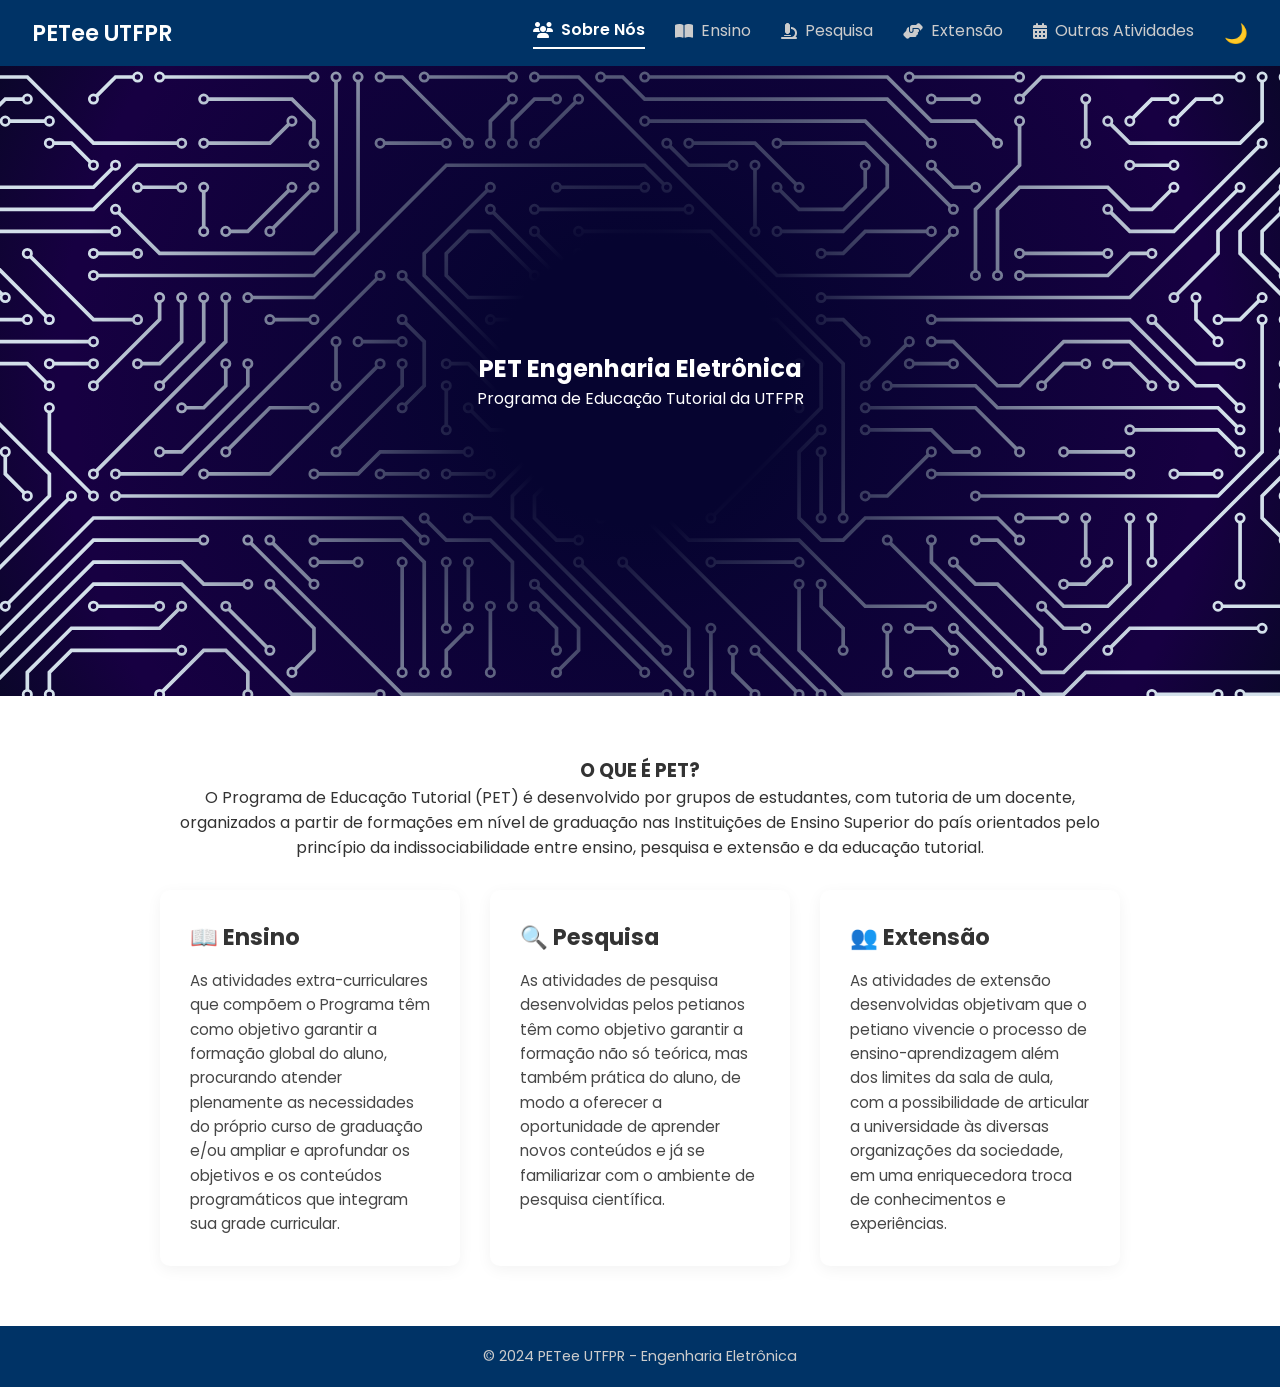
==== commit 0a62f498: "Update index.html" ====
--- a/index.html
+++ b/index.html
@@ -7,39 +7,40 @@
   <link href="https://fonts.googleapis.com/css2?family=Poppins:wght@300;400;600&display=swap" rel="stylesheet">
   <link rel="stylesheet" href="style.css">
   <link rel="stylesheet" href="https://cdnjs.cloudflare.com/ajax/libs/font-awesome/6.4.0/css/all.min.css">
-  <link rel="icon" type="image/png" href="img/icone_petee.png">
+  <link rel="icon" type="image/png" href="img/icone_petee2.png">
 </head>
 <body>
   
   <header>
-    
-    <a href="index.html" class="logo">PETee UTFPR</a>
-    
-    <nav>  
-      <div class="nav-menu"> <button class="nav-btn active" data-tab="sobre">
-            <i class="fas fa-users"></i> Sobre Nós
-          </button>
-      
-          <button class="nav-btn" data-tab="ensino">
-            <i class="fas fa-book-open"></i> Ensino
-          </button>
-          
-          <button class="nav-btn" data-tab="pesquisa">
-            <i class="fas fa-microscope"></i> Pesquisa
-          </button>
-          
-          <button class="nav-btn" data-tab="extensao">
-            <i class="fas fa-hands-helping"></i> Extensão
-          </button>
-          
-          <button class="nav-btn" data-tab="outras">
-            <i class="fas fa-calendar-alt"></i> Outras Atividades
+      <a href="index.html" class="logo">PETee UTFPR</a>
+  
+      <button class="hamburger" aria-label="Abrir menu">
+          <i class="fas fa-bars"></i>
+      </button>
+  
+      <nav class="nav-menu">  
+          <button class="nav-btn active" data-tab="sobre">
+              <i class="fas fa-users"></i> Sobre Nós
           </button>
     
+          <button class="nav-btn" data-tab="ensino">
+              <i class="fas fa-book-open"></i> Ensino
+          </button>
+        
+          <button class="nav-btn" data-tab="pesquisa">
+              <i class="fas fa-microscope"></i> Pesquisa
+          </button>
+        
+          <button class="nav-btn" data-tab="extensao">
+              <i class="fas fa-hands-helping"></i> Extensão
+          </button>
+        
+          <button class="nav-btn" data-tab="outras">
+              <i class="fas fa-calendar-alt"></i> Outras Atividades
+          </button>
+  
           <button id="theme-toggle" style="margin-left: 15px;">🌙</button> 
-      </div>
-    </nav>
-    
+      </nav>
   </header>
 
   <main>
--- a/style.css
+++ b/style.css
@@ -2,12 +2,13 @@
    VARIAVEIS E TEMA (Azul PET)
    ========================================= */
 :root {
-  --primary-color: #004080; /* Azul Escuro Institucional */
-  --secondary-color: #0056b3; /* Azul mais claro para hover */
+  --primary-color: #001A52 /* #004080  Azul Escuro Institucional */
+  --secondary-color: #004080   /* #0056b3 Azul mais claro para hover */
   --bg-color: #f8f9fa;
   --text-color: #333;
   --header-bg: #003366; /* Cabeçalho Azul Escuro */
   --card-bg: white;
+   --destaque-color:#FFB30D; /* AMARELO UTFPR */
 }
 
 /* Dark Mode */
@@ -320,3 +321,65 @@
     margin-bottom: 10px;
   }
 }
+
+/* =========================================
+   MENU HAMBÚRGUER (MOBILE)
+   ========================================= */
+
+/* 1. Esconder o botão hambúrguer no Desktop */
+.hamburger {
+  display: none;
+  background: none;
+  border: none;
+  color: white;
+  font-size: 1.5rem;
+  cursor: pointer;
+}
+
+/* 2. Regras apenas para telas pequenas (Celular/Tablet) */
+@media (max-width: 768px) {
+  
+  /* Mostra o botão hambúrguer */
+  .hamburger {
+    display: block;
+  }
+
+  /* Esconde e Estiliza o Menu */
+  .nav-menu {
+    position: absolute;
+    top: 100%;       /* Cola logo abaixo do Header */
+    left: 0;
+    width: 100%;
+    background-color: var(--header-bg); /* Fundo igual ao header */
+    
+    /* Flexbox em Coluna */
+    flex-direction: column;
+    align-items: center;
+    padding: 20px 0;
+    gap: 20px;
+    
+    /* Efeito de transição (Slide/Fade) */
+    opacity: 0;
+    visibility: hidden;
+    transform: translateY(-20px);
+    transition: all 0.3s ease-in-out;
+    z-index: 1000; /* Garante que fique acima de tudo */
+    box-shadow: 0 10px 15px rgba(0,0,0,0.2);
+  }
+
+  /* Classe que o JS vai adicionar quando clicar */
+  .nav-menu.active {
+    opacity: 1;
+    visibility: visible;
+    transform: translateY(0);
+  }
+
+  /* Ajuste fino nos botões para ficarem grandes no celular */
+  .nav-btn {
+    width: 100%;
+    justify-content: center; /* Centraliza texto e ícone */
+    margin: 0;
+    font-size: 1.2rem;
+    padding: 10px;
+  }
+}
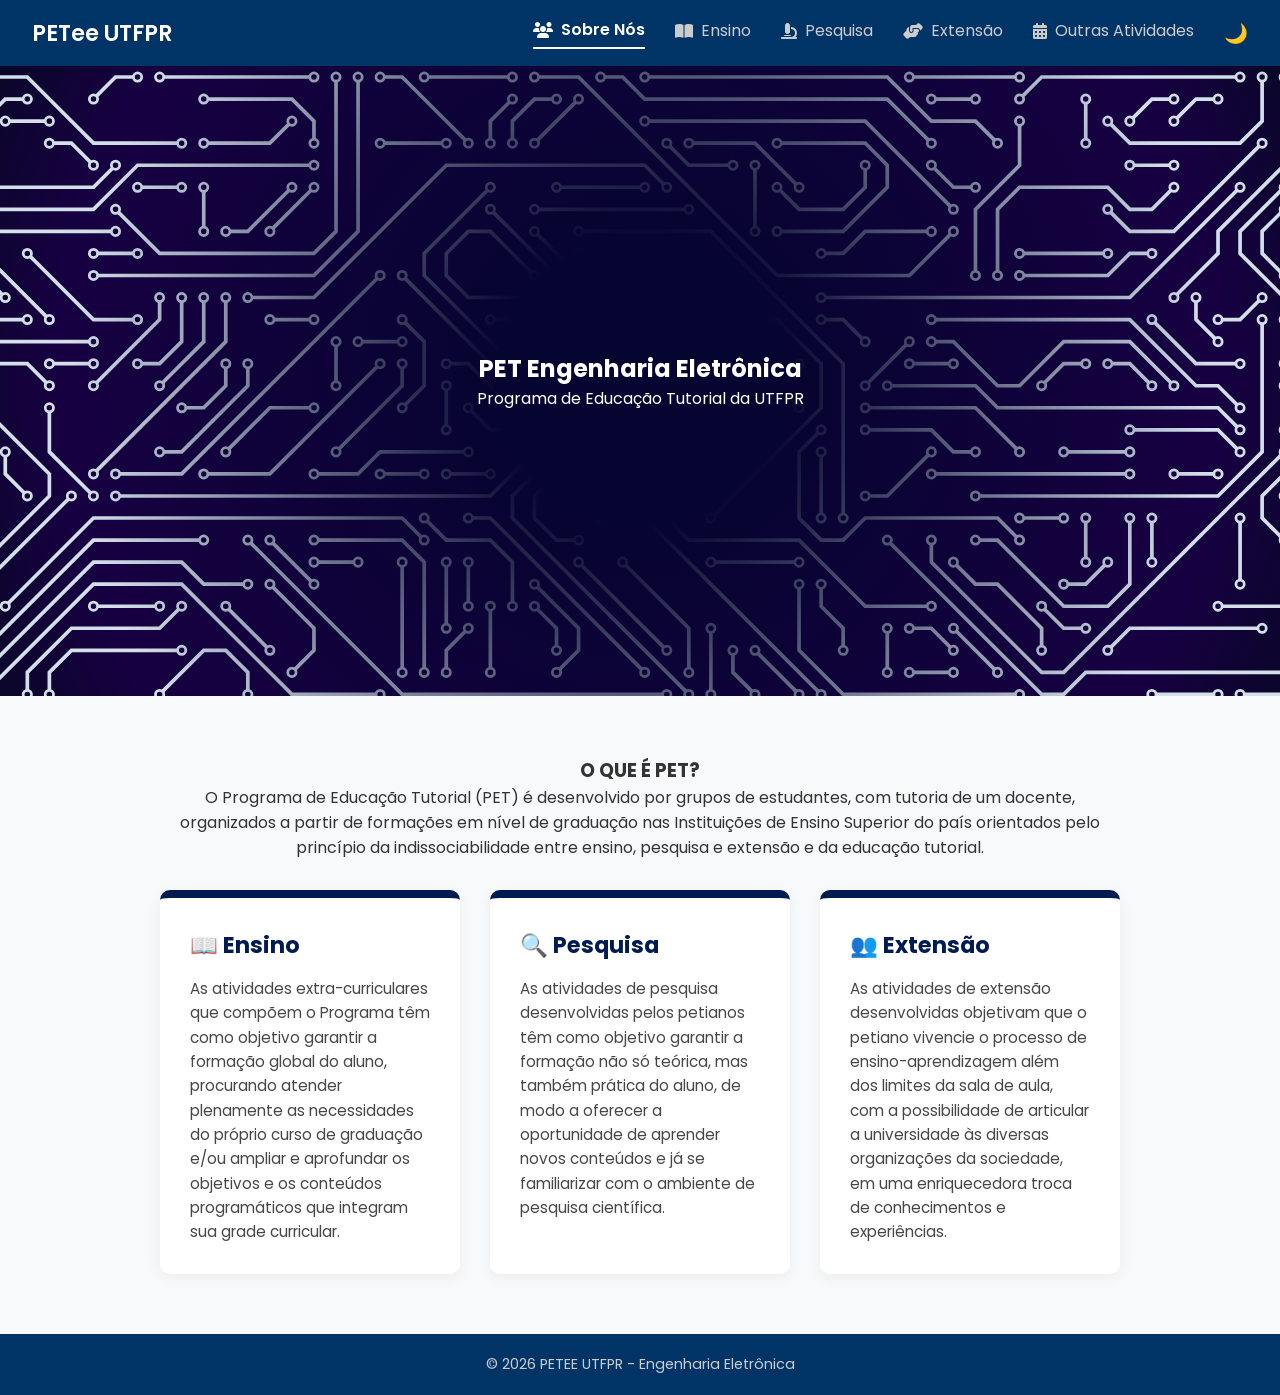
==== commit bc3479b1: "Update index.html" ====
--- a/index.html
+++ b/index.html
@@ -129,7 +129,7 @@
   </main>
 
   <footer>
-    <p>&copy; 2024 PETee UTFPR - Engenharia Eletrônica</p>
+    <p>&copy; 2026 PETEE UTFPR - Engenharia Eletrônica</p>
   </footer>
 
   <script src="script.js"></script>
--- a/style.css
+++ b/style.css
@@ -2,8 +2,8 @@
    VARIAVEIS E TEMA (Azul PET)
    ========================================= */
 :root {
-  --primary-color: #001A52 /* #004080  Azul Escuro Institucional */
-  --secondary-color: #004080   /* #0056b3 Azul mais claro para hover */
+  --primary-color: #001A52; /* #004080  Azul Escuro Institucional */
+  --secondary-color: #004080;   /* #0056b3 Azul mais claro para hover */
   --bg-color: #f8f9fa;
   --text-color: #333;
   --header-bg: #003366; /* Cabeçalho Azul Escuro */
@@ -50,6 +50,8 @@
   justify-content: space-between;
   align-items: center;
   box-shadow: 0 4px 10px rgba(0,0,0,0.1);
+
+  position: relative;
 }
 
 .logo {
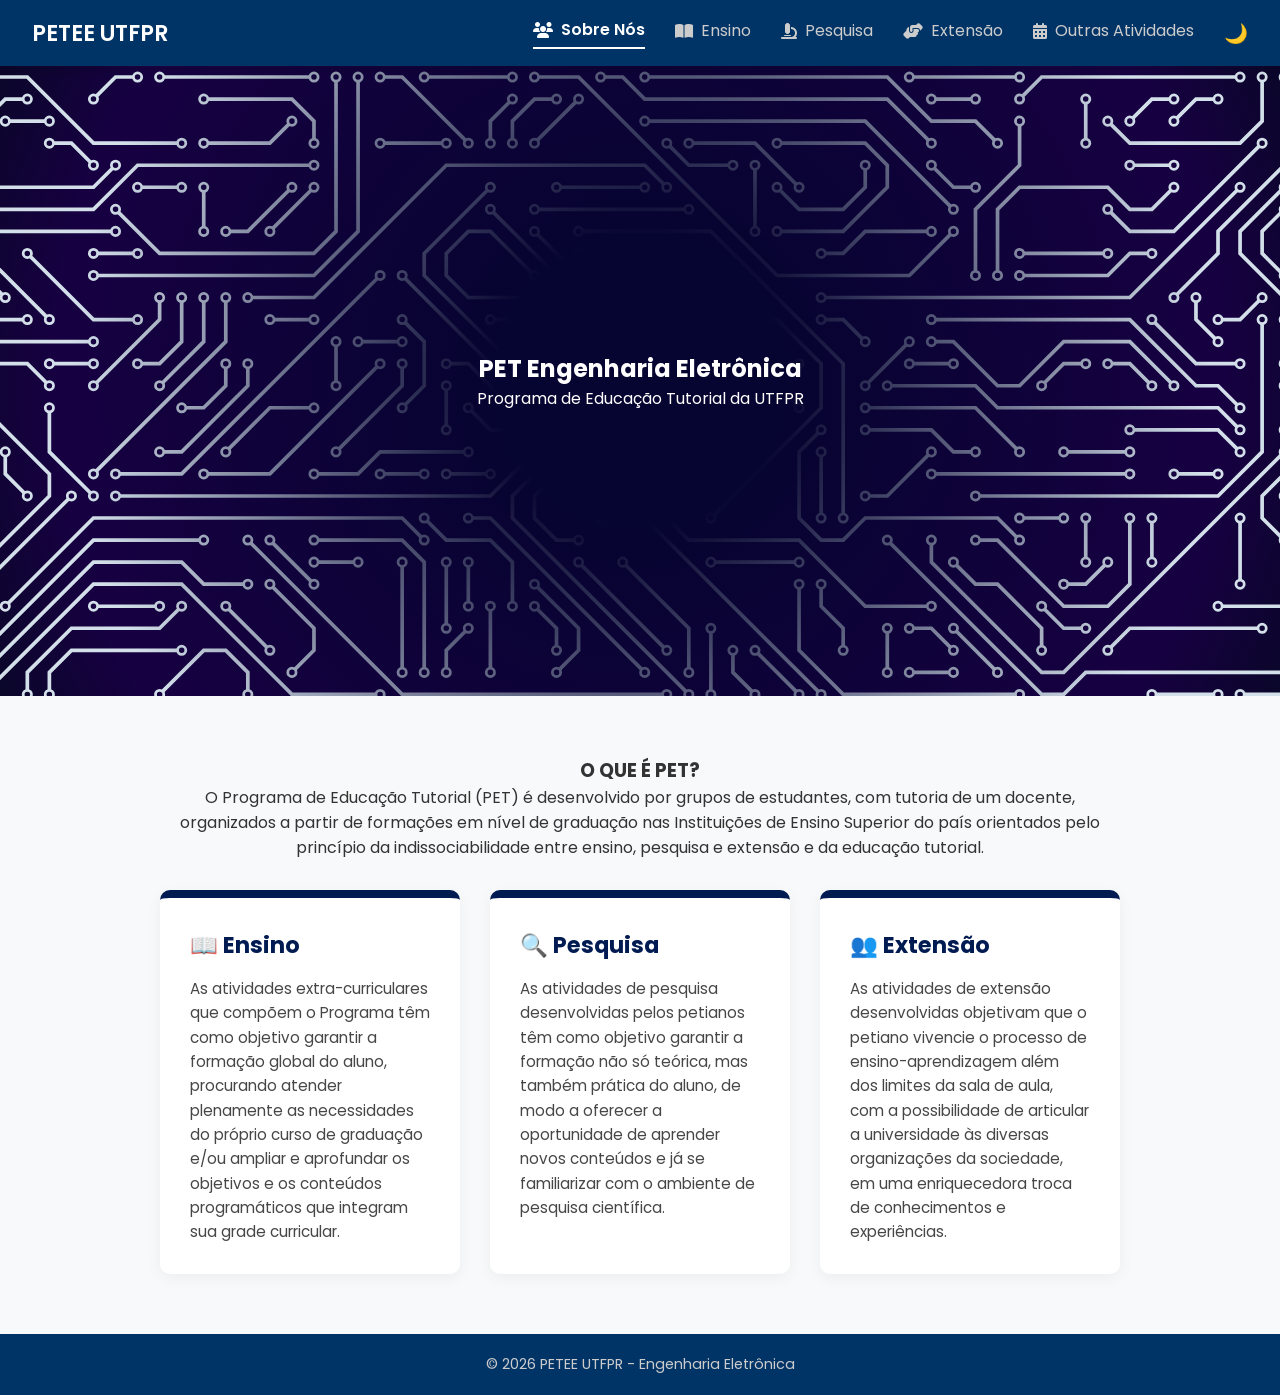
==== commit 0aab0098: "Update index.html" ====
--- a/index.html
+++ b/index.html
@@ -3,7 +3,7 @@
 <head>
   <meta charset="UTF-8">
   <meta name="viewport" content="width=device-width, initial-scale=1.0">
-  <title>PETee UTFPR - Engenharia Eletrônica</title>
+  <title>PETEE UTFPR - Engenharia Eletrônica</title>
   <link href="https://fonts.googleapis.com/css2?family=Poppins:wght@300;400;600&display=swap" rel="stylesheet">
   <link rel="stylesheet" href="style.css">
   <link rel="stylesheet" href="https://cdnjs.cloudflare.com/ajax/libs/font-awesome/6.4.0/css/all.min.css">
@@ -12,7 +12,7 @@
 <body>
   
   <header>
-      <a href="index.html" class="logo">PETee UTFPR</a>
+      <a href="index.html" class="logo">PETEE UTFPR</a>
   
       <button class="hamburger" aria-label="Abrir menu">
           <i class="fas fa-bars"></i>
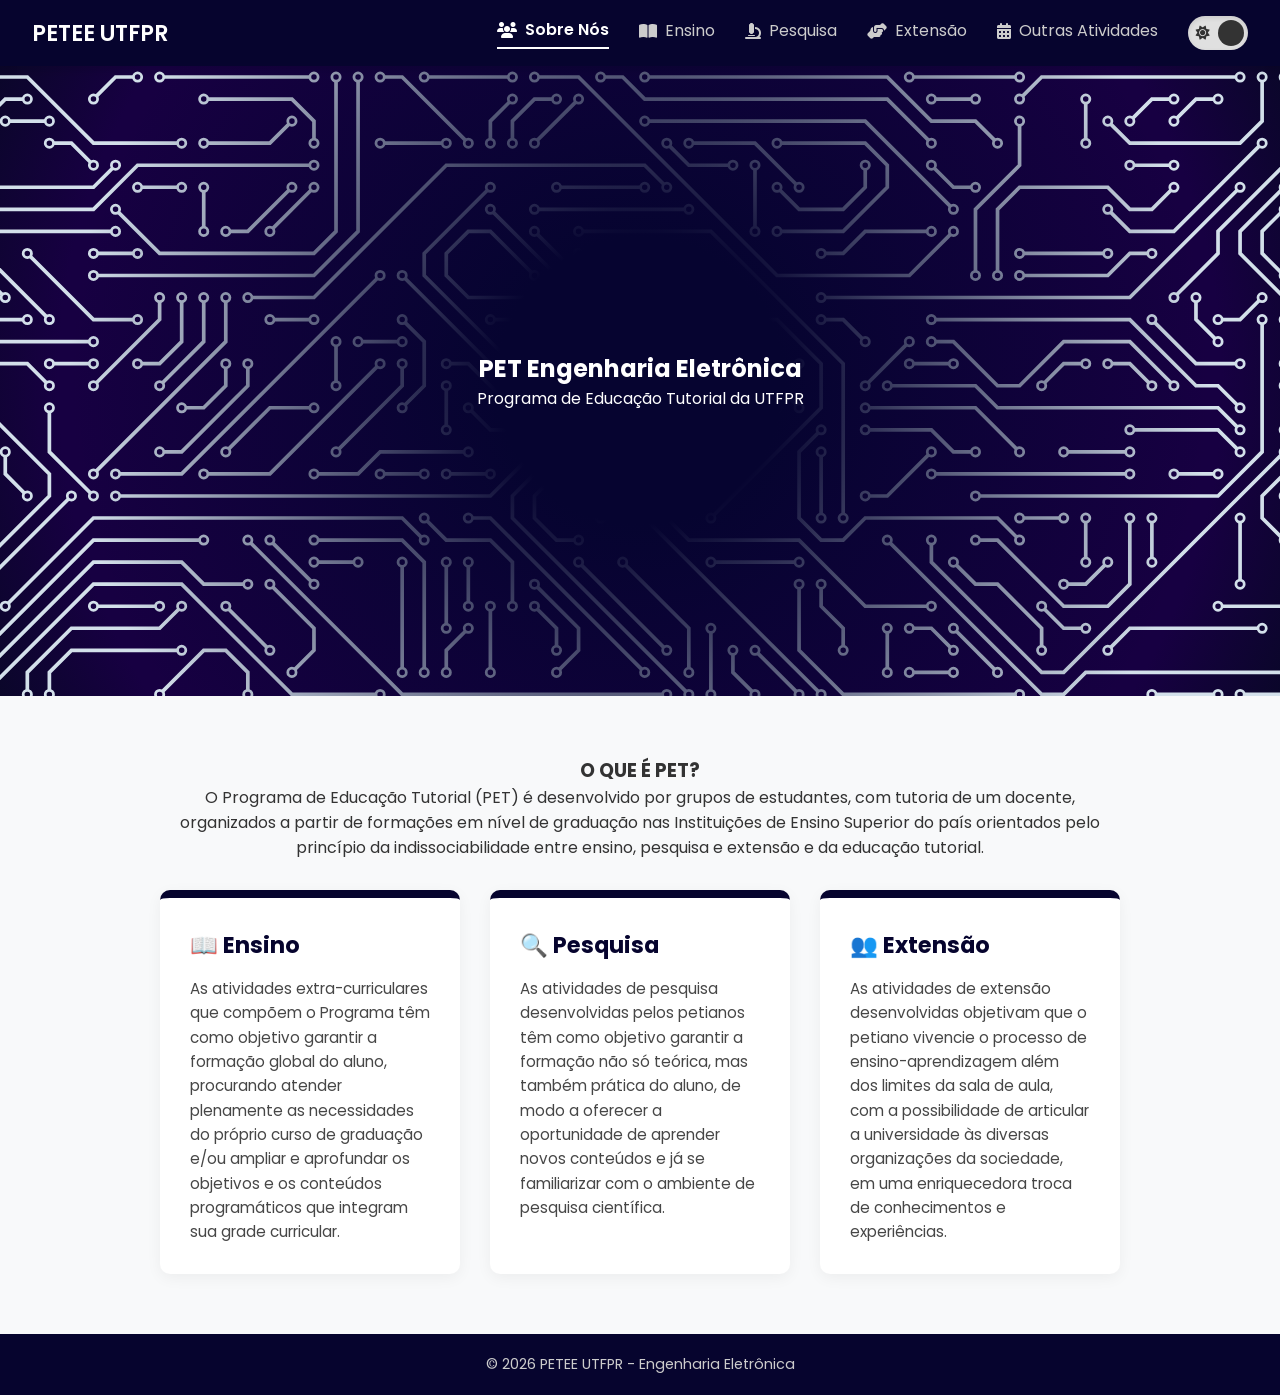
==== commit 9e605462: "Update index.html" ====
--- a/index.html
+++ b/index.html
@@ -39,7 +39,13 @@
               <i class="fas fa-calendar-alt"></i> Outras Atividades
           </button>
   
-          <button id="theme-toggle" style="margin-left: 15px;">🌙</button> 
+          <label class="theme-switch" for="theme-checkbox">
+              <input type="checkbox" id="theme-checkbox" />
+              <div class="slider round">
+                  <i class="fas fa-sun"></i>
+                  <i class="fas fa-moon"></i>
+              </div>
+          </label>
       </nav>
   </header>
 
--- a/style.css
+++ b/style.css
@@ -2,11 +2,11 @@
    VARIAVEIS E TEMA (Azul PET)
    ========================================= */
 :root {
-  --primary-color: #001A52; /* #004080  Azul Escuro Institucional */
+  --primary-color: #06042e; /* #004080  Azul Escuro Institucional */
   --secondary-color: #004080;   /* #0056b3 Azul mais claro para hover */
   --bg-color: #f8f9fa;
   --text-color: #333;
-  --header-bg: #003366; /* Cabeçalho Azul Escuro */
+  --header-bg: #06042e; /* Cabeçalho Azul Escuro */
   --card-bg: white;
    --destaque-color:#FFB30D; /* AMARELO UTFPR */
 }
@@ -18,6 +18,80 @@
   --header-bg: #1f1f1f;
   --card-bg: #2c2c2c;
   --primary-color: #4da3ff; /* Azul mais brilhante para o escuro */
+}
+
+/* =========================================
+   TOGGLE SWITCH (DARK/LIGHT MODE)
+   ========================================= */
+.theme-switch {
+  display: inline-block;
+  height: 34px;
+  position: relative;
+  width: 60px;
+  margin-left: 15px;
+}
+
+.theme-switch input {
+  display: none; /* Esconde a caixinha padrão do checkbox */
+}
+
+.slider {
+  background-color: #e0e0e0; /* Fundo claro no Light Mode */
+  bottom: 0;
+  cursor: pointer;
+  left: 0;
+  position: absolute;
+  right: 0;
+  top: 0;
+  transition: .4s;
+  border-radius: 34px;
+  box-shadow: inset 0 2px 5px rgba(0,0,0,0.1);
+}
+
+/* Ícones de Sol e Lua que ficam parados no fundo */
+.slider i.fa-sun {
+  position: absolute;
+  left: 8px;
+  top: 50%;
+  transform: translateY(-50%);
+  color: #333;
+  font-size: 14px;
+  z-index: 1;
+}
+
+.slider i.fa-moon {
+  position: absolute;
+  right: 8px;
+  top: 50%;
+  transform: translateY(-50%);
+  color: white;
+  font-size: 14px;
+  z-index: 1;
+}
+
+/* A "Bolinha" que desliza por cima dos ícones */
+.slider:before {
+  content: "";
+  position: absolute;
+  height: 26px;
+  width: 26px;
+  left: 4px;
+  bottom: 4px;
+  background-color: #333; /* Bolinha escura no Light Mode */
+  transition: .4s;
+  border-radius: 50%;
+  z-index: 2; /* Mantém a bolinha acima dos ícones para escondê-los */
+  transform: translateX(26px); /* Inicia posicionada na direita */
+}
+
+/* Quando clicado (Checkbox marcado = Dark Mode) */
+input:checked + .slider {
+  background-color: #2c2c2c; /* Fundo escuro */
+}
+
+input:checked + .slider:before {
+  background-color: white; /* Bolinha branca */
+  transform: translateX(0); /* Move a bolinha para a esquerda */
 }
 
 /* =========================================
@@ -155,7 +229,7 @@
   background-size: cover;
   background-position: center;
   background-repeat: no-repeat;
-  background-color: #060430; /* Fundo azul escuro base */
+  background-color: #06042e; /* Fundo azul escuro base */
 }
 
 .content-wrapper {
@@ -322,6 +396,22 @@
     height: 200px;
     margin-bottom: 10px;
   }
+}
+
+.project-details {
+  max-width: 800px; 
+  margin: 40px auto; 
+  padding: 20px;
+}
+
+.text-content {
+  line-height: 1.8; 
+  color: var(--text-color); /* Variável que muda no dark-mode */
+}
+
+.text-content h1 {
+  color: var(--primary-color);
+  margin-bottom: 20px;
 }
 
 /* =========================================
